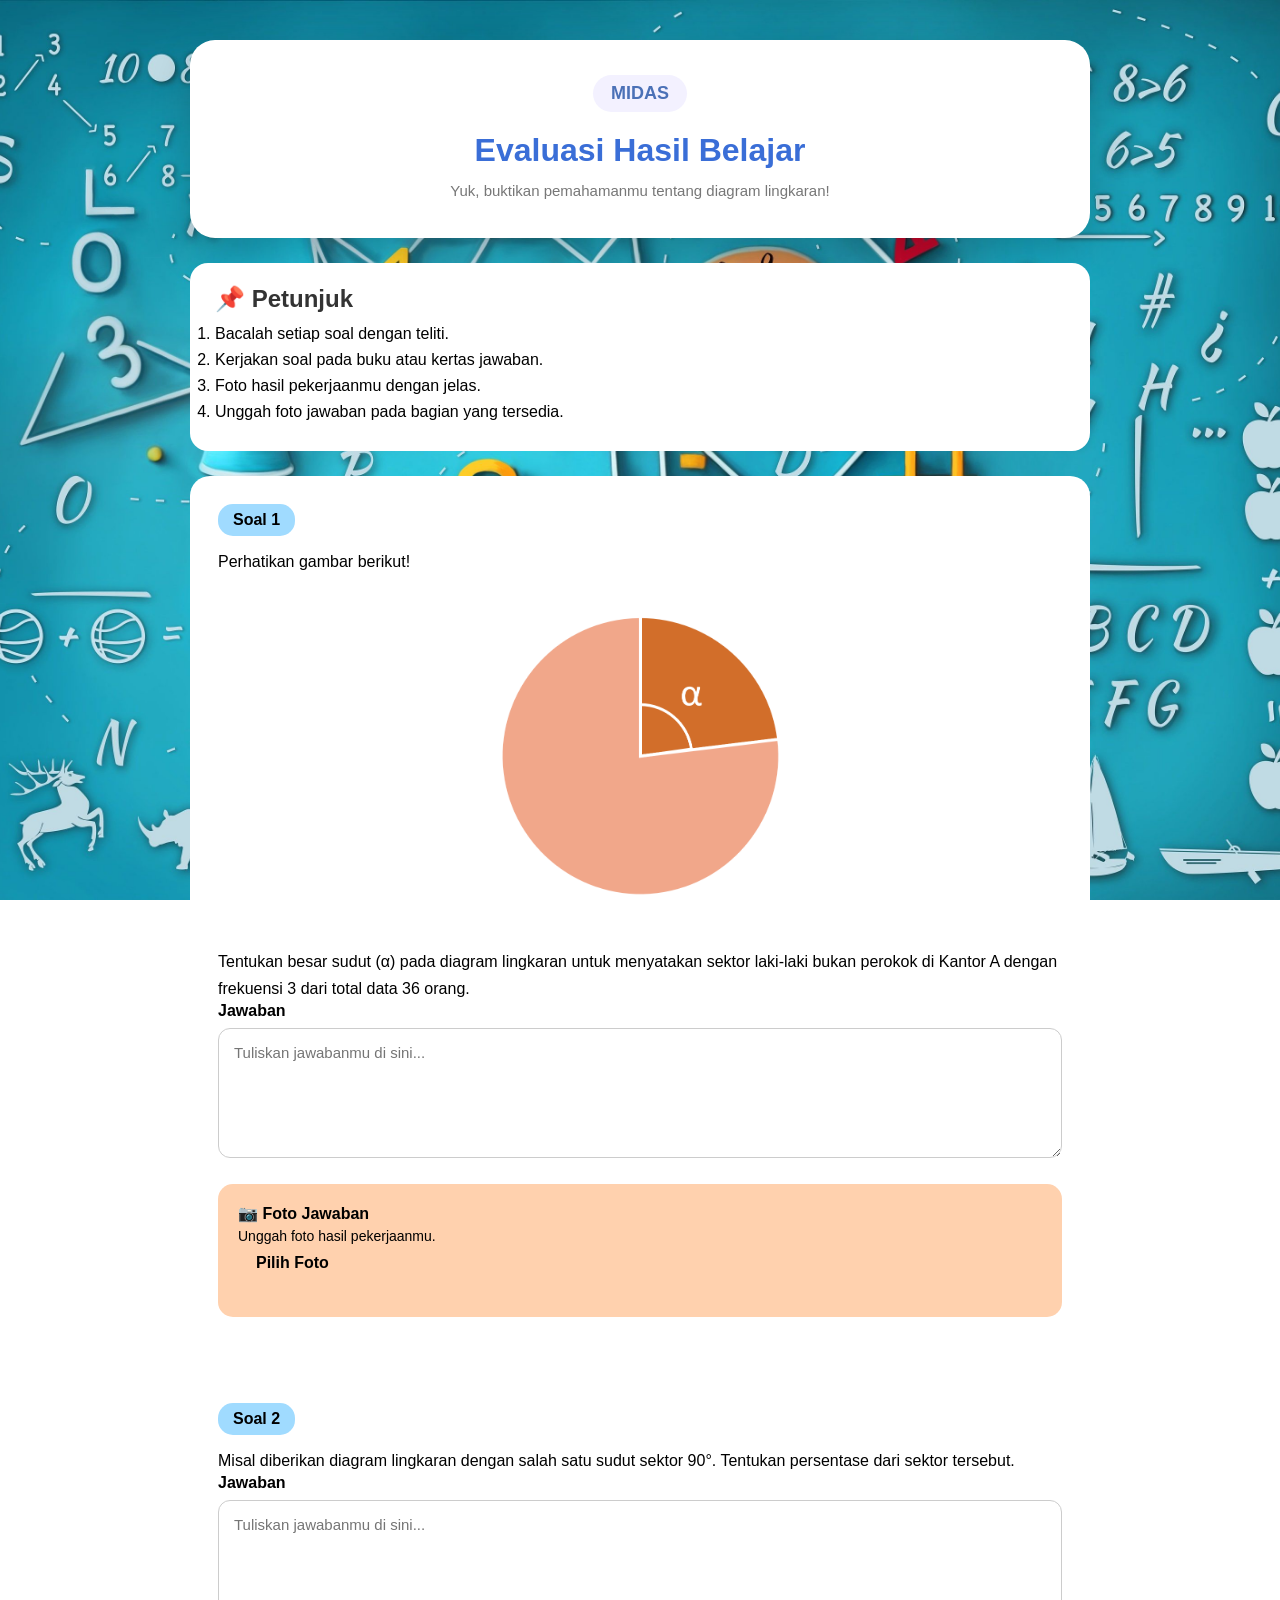
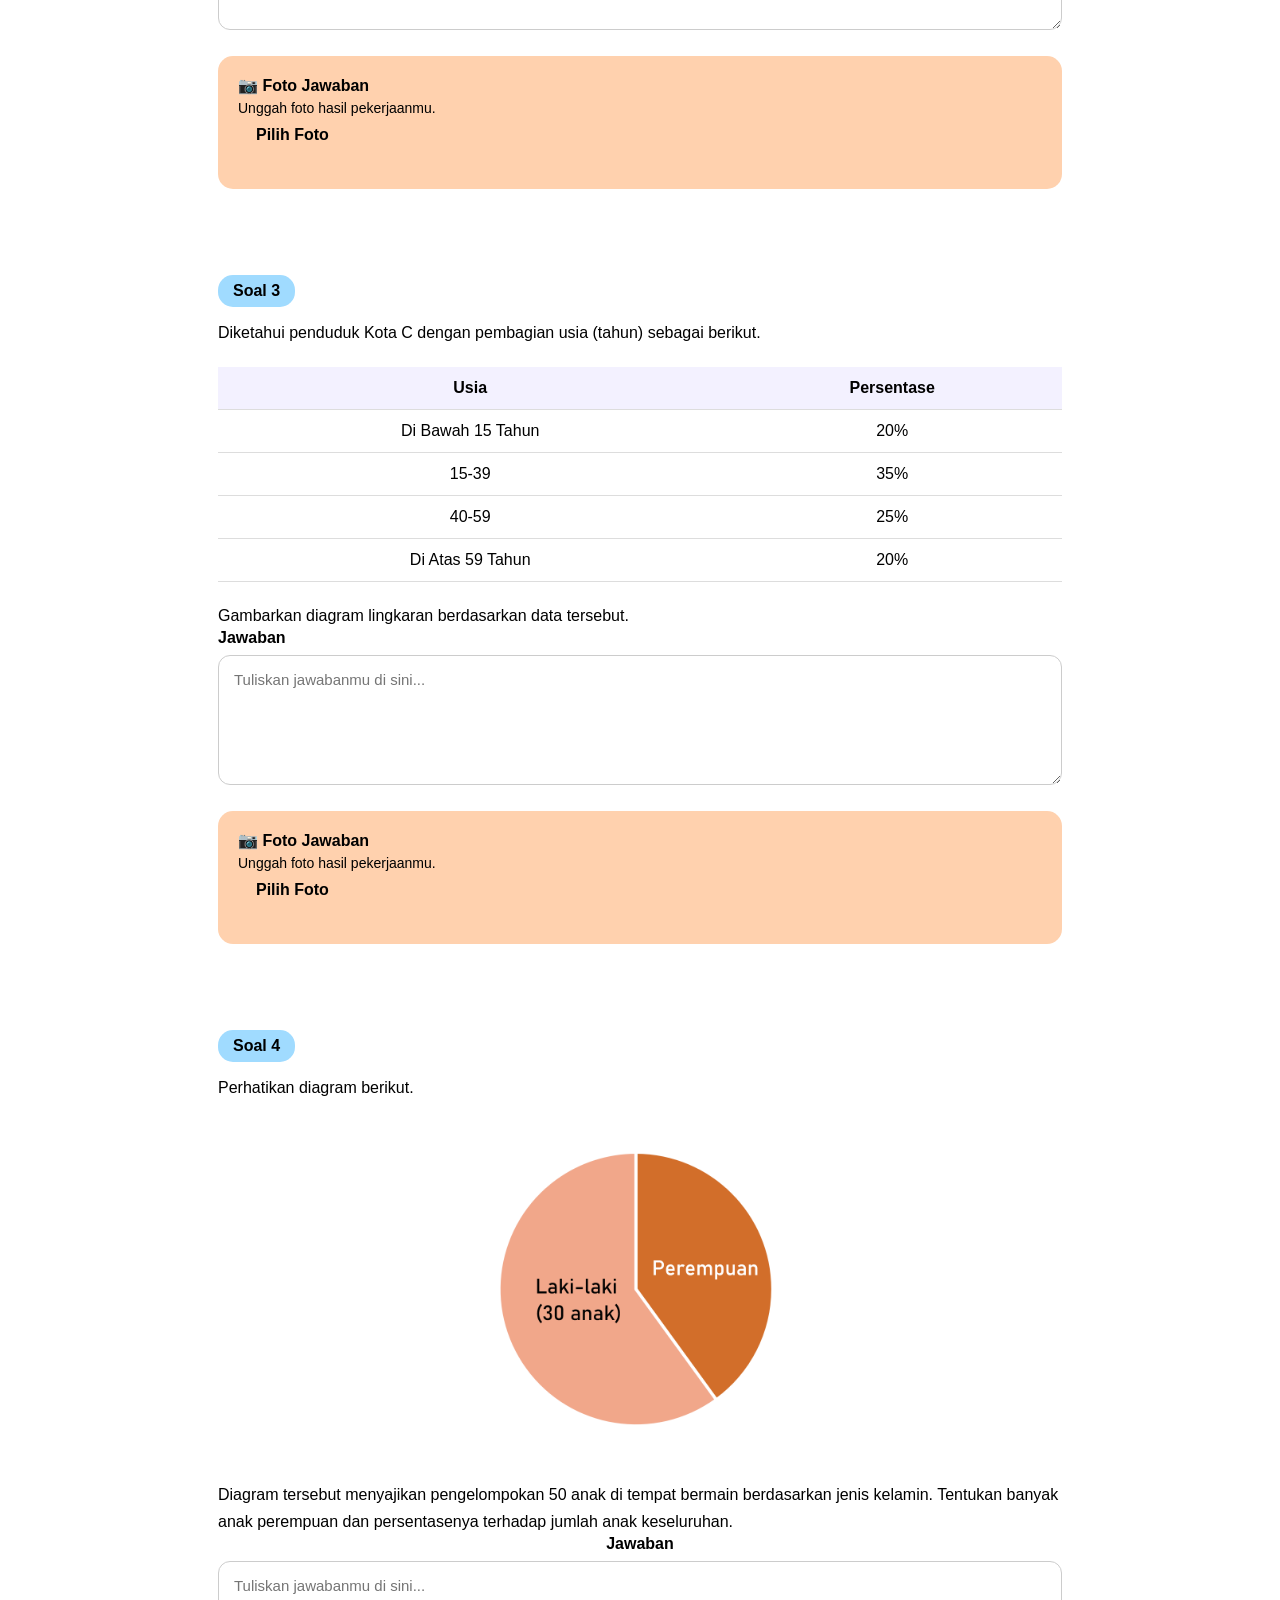
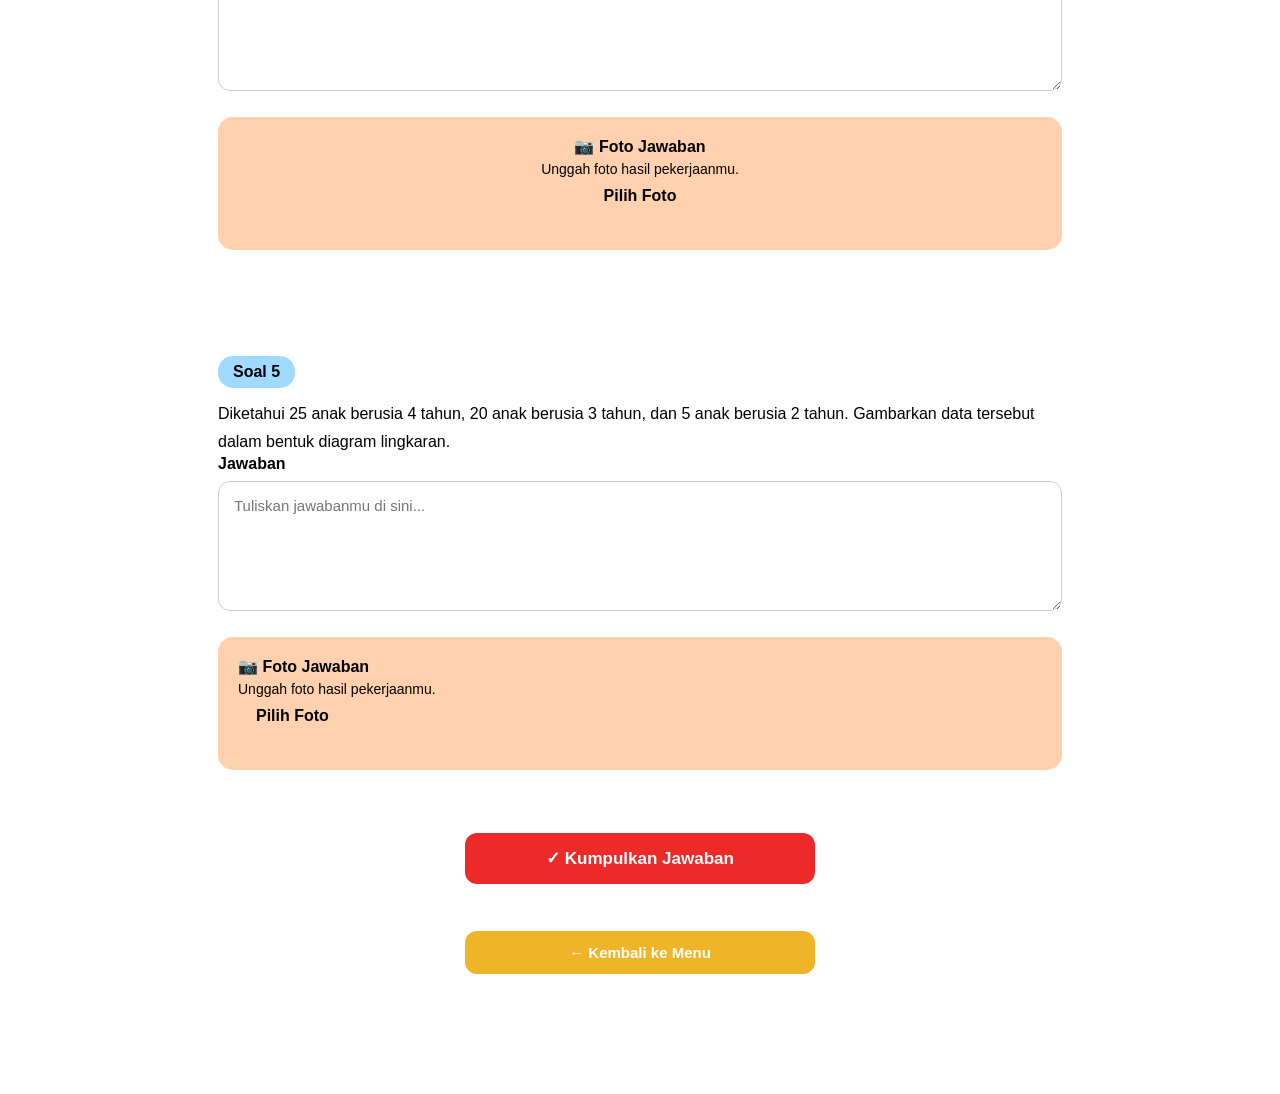
==== evaluasi.html @ e7624900 "2nd 2nd Commit" ====
<!DOCTYPE html>
<html lang="id">
<head>
    <meta charset="UTF-8">
    <meta name="viewport" content="width=device-width, initial-scale=1.0">

    <title>Evaluasi - MIDAS</title>

    <link rel="stylesheet" href="style.css">
</head>

<body>

<div class="evaluasi-container">

    <!-- HEADER -->
    <header class="evaluasi-header">
        <div class="logo-midas">MIDAS</div>

        <h1>Evaluasi Hasil Belajar</h1>

        <p>
            Yuk, buktikan pemahamanmu tentang diagram lingkaran!
        </p>
    </header>


    <!-- PETUNJUK -->
    <section class="petunjuk-card">

        <h2>📌 Petunjuk</h2>

        <ol>
            <li>Bacalah setiap soal dengan teliti.</li>
            <li>Kerjakan soal pada buku atau kertas jawaban.</li>
            <li>Foto hasil pekerjaanmu dengan jelas.</li>
            <li>Unggah foto jawaban pada bagian yang tersedia.</li>
        </ol>

    </section>


    <!-- ================= SOAL 1 ================= -->

    <section class="soal-card">

        <div class="nomor-soal">
            Soal 1
        </div>

        <p class="soal-text">
        Perhatikan gambar berikut!
        </p>


        <!-- GAMBAR SOAL -->
        <div class="gambar-soal">

           <div class="final-chart">
        <img 
            src="soal1.png" 
            alt="Soal Nomor 1"
        >
        </div>

        </div>

        <p class="soal-text">
            Tentukan besar sudut (α) pada diagram lingkaran
            untuk menyatakan sektor laki-laki bukan perokok 
            di Kantor A dengan frekuensi 3 dari total data 36 orang.
        </p>

        <!-- JAWABAN -->
        <label class="label-jawaban">
            Jawaban
        </label>

        <textarea
            class="jawaban"
            placeholder="Tuliskan jawabanmu di sini..."></textarea>


        <!-- UPLOAD -->
        <div class="upload-section">

            <label class="upload-title">
                📷 Foto Jawaban
            </label>

            <p>
                Unggah foto hasil pekerjaanmu.
            </p>

            <label class="upload-button">
                Pilih Foto
                <input
                    type="file"
                    accept="image/*"
                    onchange="previewImage(this, 'preview1')">
            </label>

            <div id="preview1" class="preview-container"></div>

        </div>

    </section>



    <!-- ================= SOAL 2 ================= -->

    <section class="soal-card">

        <div class="nomor-soal">
            Soal 2
        </div>

        <p class="soal-text">
            Misal diberikan diagram lingkaran 
            dengan salah satu sudut sektor 90°. 
            Tentukan persentase dari sektor tersebut.
        </p>

        <label class="label-jawaban">
            Jawaban
        </label>

        <textarea
            class="jawaban"
            placeholder="Tuliskan jawabanmu di sini..."></textarea>


        <div class="upload-section">

            <label class="upload-title">
                📷 Foto Jawaban
            </label>

            <p>
                Unggah foto hasil pekerjaanmu.
            </p>

            <label class="upload-button">
                Pilih Foto
                <input
                    type="file"
                    accept="image/*"
                    onchange="previewImage(this, 'preview2')">
            </label>

            <div id="preview2" class="preview-container"></div>

        </div>

    </section>



    <!-- ================= SOAL 3 ================= -->

    <section class="soal-card">

        <div class="nomor-soal">
            Soal 3
        </div>

        <p class="soal-text">
            Diketahui penduduk Kota C dengan 
            pembagian usia (tahun) sebagai berikut.
        </p>
<table class="data-table">

                    <tr>
                        <th>Usia</th>
                        <th>Persentase</th>
                    </tr>

                    <tr>
                        <td>Di Bawah 15 Tahun</td>
                        <td>20%</td>
                    </tr>

                    <tr>
                        <td>15-39</td>
                        <td>35%</td>
                    </tr>

                    <tr>
                        <td>40-59</td>
                        <td>25%</td>
                    </tr>

                    <tr>
                        <td>Di Atas 59 Tahun</td>
                        <td>20%</td>
                    </tr>
                    
                </table>

        <p class="soal-text">
            Gambarkan diagram lingkaran 
            berdasarkan data tersebut.
        </p>

        <label class="label-jawaban">
            Jawaban
        </label>

        <textarea
            class="jawaban"
            placeholder="Tuliskan jawabanmu di sini..."></textarea>


        <div class="upload-section">

            <label class="upload-title">
                📷 Foto Jawaban
            </label>

            <p>
                Unggah foto hasil pekerjaanmu.
            </p>

            <label class="upload-button">
                Pilih Foto
                <input
                    type="file"
                    accept="image/*"
                    onchange="previewImage(this, 'preview3')">
            </label>

            <div id="preview3" class="preview-container"></div>

        </div>

    </section>



    <!-- ================= SOAL 4 ================= -->

    <section class="soal-card">

        <div class="nomor-soal">
            Soal 4
        </div>

        <p class="soal-text">
            Perhatikan diagram berikut.
        </p>

         <!-- GAMBAR SOAL -->
        <div class="gambar-soal">

           <div class="final-chart">
        <img 
            src="soal4.png" 
            alt="Soal Nomor 4"
        >
        </div>

        <p class="soal-text">
            Diagram tersebut menyajikan 
            pengelompokan 50 anak di tempat 
            bermain berdasarkan jenis kelamin. 
            Tentukan banyak anak perempuan dan 
            persentasenya terhadap jumlah anak 
            keseluruhan.
        </p>

<label class="label-jawaban">
Jawaban
</label>

        <textarea
            class="jawaban"
            placeholder="Tuliskan jawabanmu di sini..."></textarea>


        <div class="upload-section">

            <label class="upload-title">
                📷 Foto Jawaban
            </label>

            <p>
                Unggah foto hasil pekerjaanmu.
            </p>

            <label class="upload-button">
                Pilih Foto
                <input
                    type="file"
                    accept="image/*"
                    onchange="previewImage(this, 'preview4')">
            </label>

            <div id="preview4" class="preview-container"></div>

        </div>

    </section>



    <!-- ================= SOAL 5 ================= -->

    <section class="soal-card">

        <div class="nomor-soal">
            Soal 5
        </div>

        <p class="soal-text">
            Diketahui 25 anak berusia 4 tahun,
             20 anak berusia 3 tahun, dan 5 anak 
             berusia 2 tahun. Gambarkan data tersebut 
             dalam bentuk diagram lingkaran.
        </p>

        <label class="label-jawaban">
            Jawaban
        </label>

        <textarea
            class="jawaban"
            placeholder="Tuliskan jawabanmu di sini..."></textarea>


        <div class="upload-section">

            <label class="upload-title">
                📷 Foto Jawaban
            </label>

            <p>
                Unggah foto hasil pekerjaanmu.
            </p>

            <label class="upload-button">
                Pilih Foto
                <input
                    type="file"
                    accept="image/*"
                    onchange="previewImage(this, 'preview5')">
            </label>

            <div id="preview5" class="preview-container"></div>

        </div>

    </section>


<div class="evaluasi-footer">

    <button
        class="btn-kumpulkan"
        onclick="kumpulkanJawaban()">
        ✓ Kumpulkan Jawaban
    </button>

</div>

    <!-- TOMBOL AKHIR -->

    <div class="evaluasi-footer">

        <button
            class="btn-kembali"
            onclick="location.href='menu.html'">
            ← Kembali ke Menu
        </button>

    </div>

</div>



<!-- JAVASCRIPT -->

<script>

function previewImage(input, previewId) {

    const preview = document.getElementById(previewId);

    preview.innerHTML = "";

    if (input.files && input.files[0]) {

        const reader = new FileReader();

        reader.onload = function(e) {

            const img = document.createElement("img");

            img.src = e.target.result;
            img.className = "uploaded-image";

            preview.appendChild(img);

        };

        reader.readAsDataURL(input.files[0]);

    }

}

function kumpulkanJawaban() {
    const jawaban = document.querySelectorAll(".jawaban");
    const foto = document.querySelectorAll(
        '.upload-section input[type="file"]'
    );

    let belumLengkap = [];

    jawaban.forEach((item, index) => {
        if (!item.value.trim() && !foto[index]?.files.length) {
            belumLengkap.push(index + 1);
        }
    });

    if (belumLengkap.length > 0) {
        alert(
            "Mohon lengkapi jawaban atau foto pada soal: " +
            belumLengkap.join(", ")
        );
        return;
    }

    alert("Jawaban berhasil diperiksa dan siap dikumpulkan!");
}

</script>


</body>
</html>
---- style.css ----
* {
    box-sizing: border-box;
    margin: 0;
    padding: 0;
}

body {
    font-family: Arial, sans-serif;
    min-height: 100vh;

    background-image: url("wallpaper3.jpg");
    background-size: cover;
    background-position: center;
    background-repeat: no-repeat;
    background-attachment: fixed;

    display: flex;
    justify-content: center;
    align-items: center;
}

.container {
    width: 100%;
    max-width: 500px;
    padding: 20px;
}

.card {
    background: white;
    padding: 40px;
    border-radius: 25px;
    text-align: center;

    box-shadow: 0 15px 40px rgba(0, 0, 0, 0.2);
}

.logo {
    font-size: 60px;
    margin-bottom: 10px;
}

h1 {
    font-size: 42px;
    color: #3a6ed7;
    margin-bottom: 8px;
}

.tagline {
    color: #777;
    margin-bottom: 30px;
    font-size: 15px;
}

h2 {
    color: #333;
    margin-bottom: 12px;
}

.description {
    color: #666;
    line-height: 1.6;
    margin-bottom: 25px;
}

input {
    width: 100%;
    padding: 14px;
    margin-bottom: 15px;

    border: 2px solid #e0e0e0;
    border-radius: 12px;

    font-size: 16px;
}

input:focus {
    outline: none;
    border-color: #66a1ea;
}

button {
    width: 100%;
    padding: 15px;

    border: none;
    border-radius: 12px;

    background: #3aa8d7;
    color: white;

    font-size: 17px;
    font-weight: bold;

    cursor: pointer;
}

button:hover {
    background: #3aa8db;
}

.menu {
    display: flex;
    flex-direction: column;
    gap: 18px;
    margin-top: 25px;
}

.menu button {
    padding: 18px;
    font-size: 17px;
}

.materi-card {
    width: 100%;
    max-width: 700px;
    background: #ffffff;
    padding: 40px;
    border-radius: 25px;
    text-align: center;
    box-shadow: 0 15px 40px rgba(0, 0, 0, 0.2);
}

.materi-content {
    text-align: left;
    margin: 30px 0;
}

.materi-content h2 {
    color: #4b71b7;
    margin-top: 25px;
    margin-bottom: 12px;
}

.materi-content p {
    color: #555;
    line-height: 1.7;
}

.contoh {
    background: #f3f1ff;
    padding: 20px;
    border-radius: 15px;
    margin: 20px 0;
}

.contoh h3 {
    color: #5b4bb7;
    margin-bottom: 10px;
}

.data {
    font-weight: bold;
    text-align: center;
    font-size: 18px;
    margin-top: 15px;
}

.materi-content ul {
    padding-left: 25px;
    line-height: 2;
    color: #555;
}

.secondary {
    margin-top: 12px;
    background: #e9e9e9;
    color: #555;
}

.secondary:hover {
    background: #d5d5d5;
}

.progress-container {
    margin: 20px 0 30px;
}

.progress-text {
    font-size: 14px;
    color: #666;
    margin-bottom: 8px;
}

.progress-bar {
    width: 100%;
    height: 10px;
    background: #e5e5e5;
    border-radius: 10px;
    overflow: hidden;
}

.progress {
    width: 20%;
    height: 100%;
    background: #5b4bb7;
    border-radius: 10px;
    transition: width 0.4s ease;
}

.lesson-step {
    display: none;
}

.lesson-step.active {
    display: block;
}

.visual-circle {
    font-size: 90px;
    margin: 25px 0;
}

.info-box {
    background: #f3f1ff;
    padding: 18px;
    border-radius: 15px;
    margin: 20px 0;
    line-height: 1.6;
}

.data-table {
    width: 100%;
    border-collapse: collapse;
    margin: 20px 0;
}

.data-table th,
.data-table td {
    padding: 12px;
    border-bottom: 1px solid #ddd;
    text-align: center;
}

.data-table th {
    background: #f3f1ff;
}

.question-box {
    background: #fafafa;
    padding: 20px;
    border-radius: 15px;
    margin: 20px 0;
}

.question-box input {
    margin-top: 15px;
}

.question-box button {
    margin-top: 5px;
}

.hint-button {
    background: #f0b429;
    margin-top: 5px;
}

.hint-button:hover {
    background: #d99d18;
}

.hint {
    display: none;
    background: #fff8df;
    padding: 15px;
    border-radius: 12px;
    margin-top: 10px;
    line-height: 1.6;
}

.result-list {
    text-align: left;
    background: #f3f1ff;
    padding: 20px;
    border-radius: 15px;
    margin: 20px 0;
}

.result-list p {
    margin-bottom: 10px;
}

.reflection-box {
    text-align: left;
    margin: 25px 0;
}

.reflection-box textarea {
    width: 100%;
    min-height: 120px;
    margin-top: 15px;
    padding: 15px;
    border: 2px solid #e0e0e0;
    border-radius: 12px;
    font-family: Arial, sans-serif;
    font-size: 15px;
    resize: vertical;
}

.reflection-box textarea:focus {
    outline: none;
    border-color: #667eea;
}

.maker-card {
    max-width: 850px;
}

.maker-table,
.result-table {
    width: 100%;
    border-collapse: collapse;
    margin: 20px 0;
}

.maker-table th,
.maker-table td,
.result-table th,
.result-table td {
    padding: 10px;
    border-bottom: 1px solid #ddd;
    text-align: center;
}

.maker-table th,
.result-table th {
    background: #f3f1ff;
}

.maker-table input {
    margin: 0;
}

.delete-btn {
    width: auto;
    padding: 8px 13px;
    background: #ef4444;
}

.delete-btn:hover {
    background: #dc2626;
}

.add-btn {
    margin-bottom: 20px;
    background: #10b981;
}

.add-btn:hover {
    background: #059669;
}

.total-box {
    background: #f3f1ff;
    padding: 15px;
    border-radius: 12px;
    margin: 20px 0;
    font-size: 18px;
}

.chart-area {
    display: flex;
    justify-content: center;
    align-items: center;
    margin: 25px 0;
}

#pieChart {
    max-width: 100%;
    height: auto;
}

.expert-box {
    margin: 25px 0;
    padding: 20px 22px;
    background: #f0ebce;
    border-left: 5px solid #ffd000c2;
    border-radius: 14px;
    text-align: left;
}

.expert-box h3 {
    margin-top: 0;
    margin-bottom: 12px;
    color: #2189b6;
    font-size: 18px;
}

.expert-box p {
    margin: 0;
    line-height: 1.7;
    color: #000000;
    font-size: 15px;
}

.expert-box strong {
    color: #2175b6;
}

.visual-circle {
    width: 260px;
    height: 260px;
    margin: 25px auto;
    display: flex;
    justify-content: center;
    align-items: center;
}

.visual-circle img {
    width: 100%;
    height: 100%;
    object-fit: contain;
    border-radius: 12px;
}

.formula {
    display: flex;
    justify-content: center;
    align-items: center;
    gap: 10px;
    margin: 20px 0;
    font-size: 20px;
    font-weight: bold;
}

.fraction {
    display: inline-flex;
    flex-direction: column;
    align-items: center;
    line-height: 1.3;
}

.numerator {
    padding: 3px 12px;
    border-bottom: 2px solid #333;
}

.denominator {
    padding: 3px 12px;
}

.calculation {
    display: flex;
    align-items: center;
    justify-content: center;
    gap: 12px;
    flex-wrap: wrap;
    font-size: 18px;
    font-weight: bold;
}

.fraction {
    display: inline-flex;
    flex-direction: column;
    align-items: stretch;
    text-align: center;
    min-width: 150px;
}

.numerator {
    padding: 5px 10px;
    border-bottom: 2px solid #333;
    white-space: nowrap;
}

.denominator {
    padding: 5px 10px;
}

.numerator input,
.denominator input {
    width: 55px;
    padding: 7px;
    margin: 0;
    text-align: center;
    border: 2px solid #c4b5fd;
    border-radius: 7px;
}

.calculation > input {
    width: 65px;
    padding: 8px;
    margin: 0;
    text-align: center;
    border: 2px solid #c4b5fd;
    border-radius: 7px;
}

.calculation > span {
    white-space: nowrap;
}

.feedback {
    margin-top: 10px;
    font-weight: bold;
}

.feedback-benar {
    color: #16a34a;
}

.feedback-salah {
    color: #dc2626;
}

.final-chart {
    display: flex;
    justify-content: center;
    align-items: center;
    margin: 25px auto;
    padding: 15px;
}

.final-chart img {
    width: 320px;
    max-width: 100%;
    height: auto;
    object-fit: contain;
    border-radius: 15px;
}

.completion-box {
    margin: 25px 0;
    padding: 25px;
    background: #f5f3ff;
    border-radius: 16px;
    text-align: center;
}

.completion-icon {
    font-size: 45px;
    margin-bottom: 10px;
}

.completion-box h3 {
    margin: 5px 0 12px;
    color: #5b21b6;
    font-size: 24px;
}

.completion-box p {
    line-height: 1.7;
    margin: 8px 0;
}

.emoji-data {
    max-width: 500px;
    margin: 25px auto;
    padding: 25px;
    background: #f5f3ff;
    border-radius: 16px;
    font-size: 32px;
    line-height: 2;
    letter-spacing: 8px;
    text-align: center;
}

.frequency-table {
    width: 100%;
    max-width: 500px;
    margin: 20px auto;
    border-collapse: collapse;
}

.frequency-table th,
.frequency-table td {
    padding: 12px;
    border: 1px solid #ddd;
    text-align: center;
}

.frequency-table th {
    background: #f3f1ff;
}

.frequency-table input {
    width: 80px;
    padding: 9px;
    margin: 0;
    text-align: center;
    border: 2px solid #c4b5fd;
    border-radius: 8px;
    font-size: 16px;
}

.frequency-table input:focus {
    outline: none;
    border-color: #7c3aed;
}

.feedback-box {
    max-width: 500px;
    margin: 15px auto;
    padding: 12px 15px;
    border-radius: 10px;
    font-weight: bold;
    line-height: 1.6;
}

.feedback-benar {
    background: #dcfce7;
    color: #166534;
}

.feedback-salah {
    background: #fee2e2;
    color: #991b1b;
}

.info-menu-btn {
    position: fixed;
    top: 20px;
    right: 20px;

    width: 48px;
    height: 48px;

    padding: 0;

    border: none;
    border-radius: 12px;

    background: white;
    color: #4b71b7;

    font-size: 25px;

    box-shadow: 0 5px 18px rgba(0, 0, 0, 0.18);

    cursor: pointer;

    z-index: 1000;
}

.info-menu-btn:hover {
    background: #f3f1ff;
}


/* PANEL INFORMASI */

.info-panel {
    position: fixed;

    top: 0;
    right: -380px;

    width: 360px;
    max-width: 90%;

    height: 100vh;

    background: white;

    box-shadow: -5px 0 25px rgba(0, 0, 0, 0.2);

    z-index: 1100;

    transition: right 0.3s ease;

    overflow-y: auto;
}


/* PANEL DIBUKA */

.info-panel.show {
    right: 0;
}


/* HEADER PANEL */

.info-panel-header {
    display: flex;
    align-items: center;
    justify-content: space-between;

    padding: 20px;

    background: #f3f1ff;

    border-bottom: 1px solid #ddd;
}

.info-panel-header h2 {
    margin: 0;

    color: #4b71b7;

    font-size: 20px;
}


/* TOMBOL X */

.close-info-btn {
    width: 38px;
    height: 38px;

    padding: 0;

    border: none;
    border-radius: 10px;

    background: #e9e9e9;

    color: #555;

    font-size: 25px;

    cursor: pointer;
}

.close-info-btn:hover {
    background: #d5d5d5;
}


/* ISI PANEL */

.info-panel-content {
    padding: 20px;
}


/* SETIAP BAGIAN */

.info-section {
    margin-bottom: 22px;
    padding-bottom: 18px;

    border-bottom: 1px solid #eee;
}

.info-section:last-child {
    border-bottom: none;
}


.info-section h3 {
    margin-bottom: 10px;

    color: #4b71b7;

    font-size: 17px;
}


.info-section p {
    margin: 0;

    color: #555;

    line-height: 1.7;

    font-size: 14px;
}

/* ==============================
   EVALUASI MIDAS
================================ */

.evaluasi-container {
    width: 90%;
    max-width: 900px;
    margin: 40px auto;
    padding-bottom: 50px;
}


/* HEADER */

.evaluasi-header {
    text-align: center;
    margin-bottom: 30px;
}

.logo-midas {
    display: inline-block;
    font-size: 18px;
    font-weight: bold;
    padding: 8px 18px;
    border-radius: 20px;
    margin-bottom: 15px;
}

.evaluasi-header h1 {
    margin: 5px 0;
    font-size: 32px;
}

.evaluasi-header p {
    margin-top: 10px;
}


/* PETUNJUK */

.petunjuk-card {
    padding: 22px 25px;
    border-radius: 18px;
    margin-bottom: 25px;
}

.petunjuk-card h2 {
    margin-top: 0;
}

.petunjuk-card li {
    margin-bottom: 8px;
}


/* KARTU SOAL */

.soal-card {
    padding: 28px;
    border-radius: 20px;
    margin-bottom: 30px;
}

.nomor-soal {
    display: inline-block;
    padding: 7px 15px;
    border-radius: 15px;
    font-weight: bold;
    margin-bottom: 12px;
}

.soal-card h2 {
    margin: 8px 0;
    font-size: 21px;
}

.soal-text {
    line-height: 1.7;
}


/* GAMBAR */

.gambar-soal {
    margin: 20px 0;
    text-align: center;
}

.gambar-placeholder {
    min-height: 200px;
    border: 2px dashed #aaa;
    border-radius: 15px;

    display: flex;
    flex-direction: column;
    justify-content: center;
    align-items: center;

    padding: 20px;
}

.gambar-placeholder span {
    font-size: 45px;
}

.gambar-placeholder p {
    margin: 8px 0;
}

.gambar-soal img {
    max-width: 100%;
    max-height: 400px;
    border-radius: 15px;
}


/* JAWABAN */

.label-jawaban {
    display: block;
    font-weight: bold;
    margin-bottom: 8px;
}

.jawaban {
    width: 100%;
    min-height: 130px;

    box-sizing: border-box;

    padding: 15px;

    border-radius: 12px;
    border: 1px solid #ccc;

    resize: vertical;

    font-family: inherit;
    font-size: 15px;
}


/* UPLOAD */

.upload-section {
    margin-top: 22px;
    padding: 20px;

    border-radius: 15px;
}

.upload-title {
    display: block;
    font-weight: bold;
    margin-bottom: 5px;
}

.upload-section p {
    font-size: 14px;
    margin-top: 5px;
}


/* BUTTON UPLOAD */

.upload-button {
    display: inline-block;

    padding: 10px 18px;

    border-radius: 10px;

    cursor: pointer;

    font-weight: bold;
}

.upload-button input {
    display: none;
}


/* PREVIEW */

.preview-container {
    margin-top: 15px;
}

.uploaded-image {
    display: block;

    max-width: 100%;
    max-height: 350px;

    margin-top: 10px;

    border-radius: 12px;
}


/* FOOTER */

.evaluasi-footer {
    text-align: center;
    margin-top: 35px;
}

.btn-kembali {
    border: none;
    padding: 13px 25px;
    border-radius: 12px;
    cursor: pointer;
    font-size: 15px;
    font-weight: bold;

    background: #f0b429;
    color: #ffffff;
    transition: 0.3s ease;
}

.btn-kembali:hover {
    background: #d99d18;
}


/* RESPONSIVE */

@media (max-width: 600px) {

    .evaluasi-container {
        width: 94%;
        margin-top: 25px;
    }

    .evaluasi-header h1 {
        font-size: 26px;
    }

    .soal-card {
        padding: 20px;
    }

}

/* CARD EVALUASI */
.petunjuk-card,
.soal-card { 
    background-color: #ffffff;
}

/* AREA UPLOAD */
.upload-section {
    background-color: #ffd1ae;
}

/* NOMOR SOAL */
.nomor-soal {
    background-color: #a0dbff;
}


/* HEADER EVALUASI */
.evaluasi-header {
    background: #ffffff;
    padding: 35px 25px;
    border-radius: 25px;
    text-align: center;
    margin-bottom: 25px;
    box-shadow: 0 15px 40px rgba(0, 0, 0, 0.2);
}

/* LOGO MIDAS */
.logo-midas {
    display: inline-block;
    background: #f3f1ff;
    color: #4b71b7;
    font-size: 18px;
    font-weight: bold;
    padding: 8px 18px;
    border-radius: 20px;
    margin-bottom: 15px;
}

/* JUDUL HEADER */
.evaluasi-header h1 {
    color: #3a6ed7;
    font-size: 32px;
    margin: 5px 0;
}

/* DESKRIPSI HEADER */
.evaluasi-header p {
    color: #777;
    font-size: 15px;
    line-height: 1.6;
    margin-top: 10px;
}


/* TOMBOL KUMPULKAN JAWABAN */
.btn-kumpulkan {
    width: 100%;
    max-width: 350px;
    padding: 15px 25px;
    margin-bottom: 12px;

    background: #ec2a2a;
    color: white;

    border: none;
    border-radius: 12px;

    font-size: 17px;
    font-weight: bold;

    cursor: pointer;
    transition: 0.3s ease;
}

.btn-kumpulkan:hover {
    background: #d7ba3a;
    transform: translateY(-2px);
    box-shadow: 0 5px 15px rgba(58, 110, 215, 0.25);
}

/* FOOTER */
.evaluasi-footer {
    display: flex;
    flex-direction: column;
    align-items: center;
    margin-top: 35px;
    margin-bottom: 30px;
}

.evaluasi-footer .btn-kembali {
    width: 100%;
    max-width: 350px;
}

.gambar-soal {
    text-align: center;
}

.gambar-soal img {
    display: block;
    margin: 0 auto;
}

.soal-text {
    text-align: left;
}
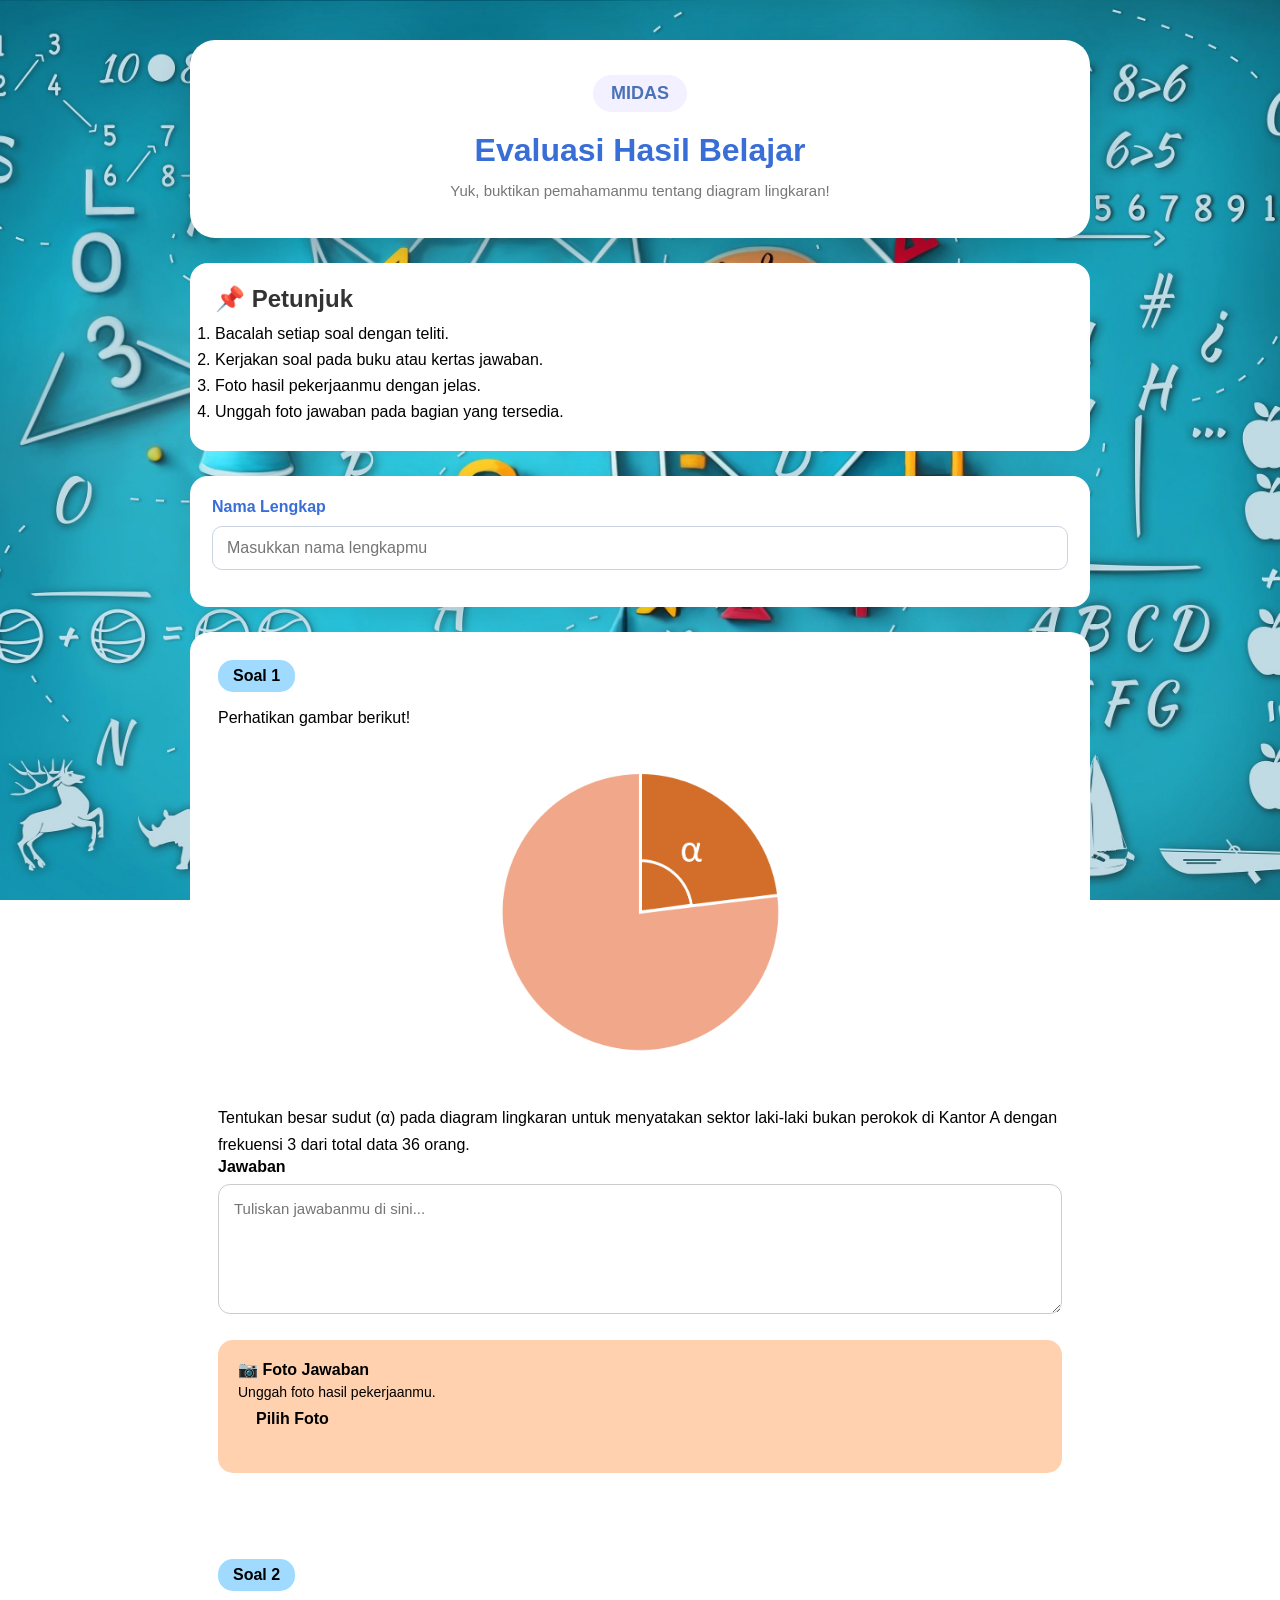
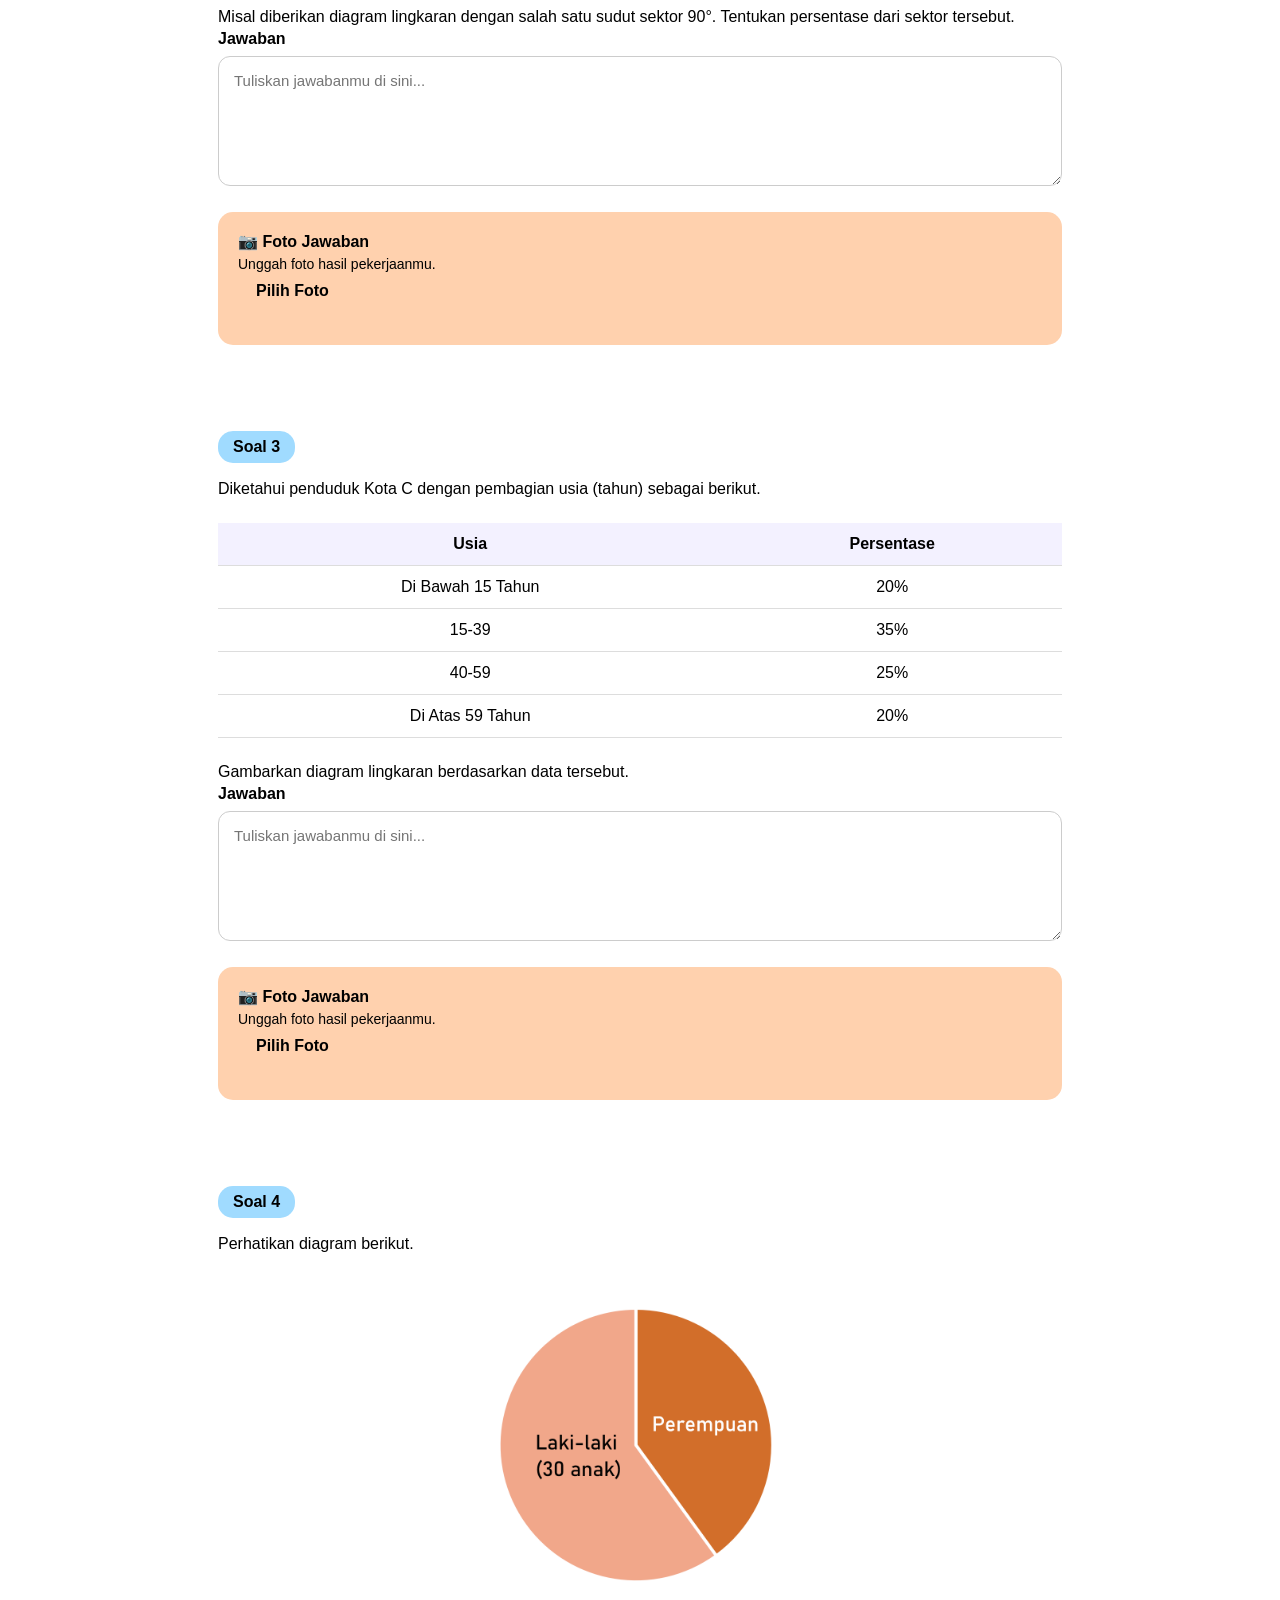
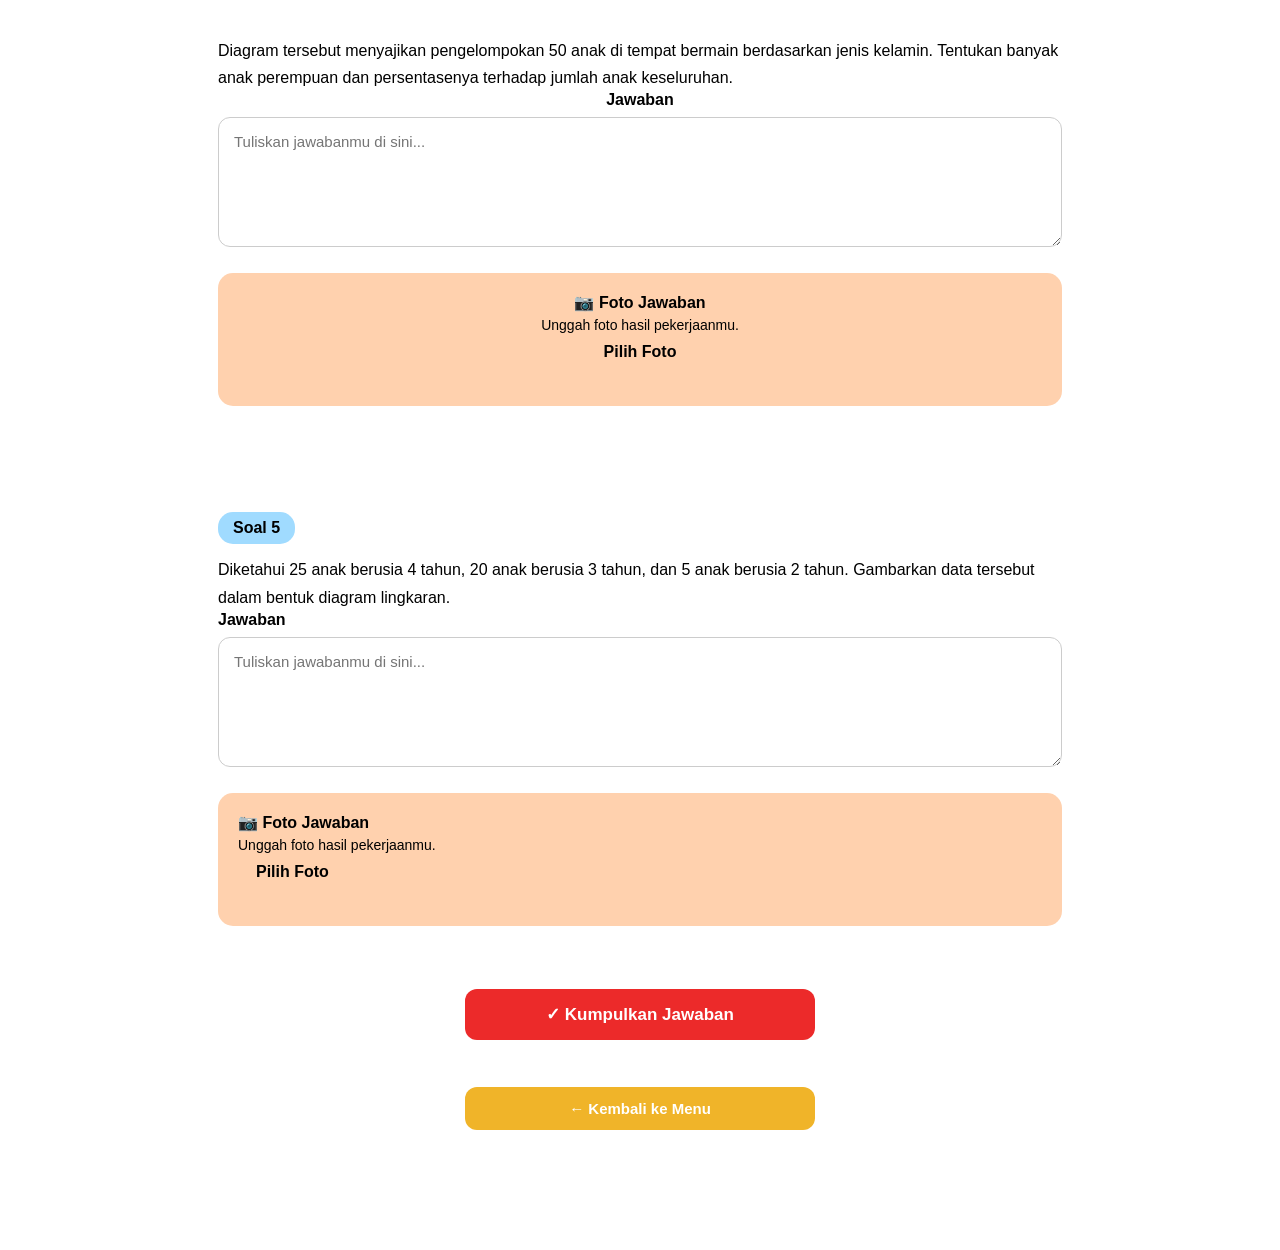
==== commit 503900b1: "Eval 3rd commit Evaluasi" ====
--- a/evaluasi.html
+++ b/evaluasi.html
@@ -40,6 +40,17 @@
     </section>
 
 
+<!-- NAMA SISWA -->
+<section class="nama-siswa-section">
+    <label for="namaSiswa">Nama Lengkap</label>
+    <input
+        type="text"
+        id="namaSiswa"
+        placeholder="Masukkan nama lengkapmu"
+        required
+    >
+</section>
+
     <!-- ================= SOAL 1 ================= -->
 
     <section class="soal-card">
@@ -410,29 +421,105 @@
 
 }
 
-function kumpulkanJawaban() {
+
+async function kumpulkanJawaban() {
+    const nama = document.getElementById("namaSiswa").value.trim();
     const jawaban = document.querySelectorAll(".jawaban");
     const foto = document.querySelectorAll(
         '.upload-section input[type="file"]'
     );
 
+    if (!nama) {
+        alert("Mohon isi nama lengkap terlebih dahulu.");
+        document.getElementById("namaSiswa").focus();
+        return;
+    }
+
     let belumLengkap = [];
 
     jawaban.forEach((item, index) => {
-        if (!item.value.trim() && !foto[index]?.files.length) {
+        if (!item.value.trim() && !foto[index].files.length) {
             belumLengkap.push(index + 1);
         }
     });
 
     if (belumLengkap.length > 0) {
         alert(
-            "Mohon lengkapi jawaban atau foto pada soal: " +
+            "Mohon isi jawaban atau unggah foto pada soal: " +
             belumLengkap.join(", ")
         );
         return;
     }
 
-    alert("Jawaban berhasil diperiksa dan siap dikumpulkan!");
+    // Batasi ukuran foto maksimal 1 MB per soal
+    for (let i = 0; i < foto.length; i++) {
+        if (foto[i].files[0] && foto[i].files[0].size > 1024 * 1024) {
+            alert("Foto soal " + (i + 1) +
+                  " terlalu besar. Maksimal ukuran foto adalah 1 MB.");
+            return;
+        }
+    }
+
+    // Mengubah foto menjadi data yang dapat dikirim
+    function bacaFoto(file) {
+        return new Promise((resolve, reject) => {
+            if (!file) {
+                resolve("");
+                return;
+            }
+
+            const reader = new FileReader();
+            reader.onload = () => resolve(reader.result);
+            reader.onerror = () => reject(
+                new Error("Foto gagal dibaca.")
+            );
+            reader.readAsDataURL(file);
+        });
+    }
+
+    const tombol = document.querySelector(".btn-kumpulkan");
+    tombol.disabled = true;
+    tombol.textContent = "Mengirim Jawaban...";
+
+    try {
+        const data = {
+            nama: nama,
+            jawaban1: jawaban[0].value.trim(),
+            foto1: await bacaFoto(foto[0].files[0]),
+            jawaban2: jawaban[1].value.trim(),
+            foto2: await bacaFoto(foto[1].files[0]),
+            jawaban3: jawaban[2].value.trim(),
+            foto3: await bacaFoto(foto[2].files[0]),
+            jawaban4: jawaban[3].value.trim(),
+            foto4: await bacaFoto(foto[3].files[0]),
+            jawaban5: jawaban[4].value.trim(),
+            foto5: await bacaFoto(foto[4].files[0])
+        };
+
+        await fetch(
+            "https://script.google.com/macros/s/AKfycbwIWxPLzcYZcB3d1BPlpd94sWQ-BrV2jedBR4XfnjlqQI0jegrZoCR3tLK9pooRM8L_cw/exec",
+            {
+                method: "POST",
+                mode: "no-cors",
+                headers: {
+                    "Content-Type": "text/plain;charset=utf-8"
+                },
+                body: JSON.stringify(data)
+            }
+        );
+
+        alert(
+            "Permintaan pengumpulan telah dikirim. " +
+            "Silakan periksa Google Sheets untuk memastikan jawaban sudah tersimpan."
+        );
+
+    } catch (error) {
+        alert("Pengiriman gagal. Periksa koneksi internet dan coba lagi.");
+        console.error(error);
+    } finally {
+        tombol.disabled = false;
+        tombol.textContent = "✓ Kumpulkan Jawaban";
+    }
 }
 
 </script>
--- a/style.css
+++ b/style.css
@@ -1108,3 +1108,28 @@
 .soal-text {
     text-align: left;
 }
+
+
+.nama-siswa-section {
+    background: #ffffff;
+    padding: 22px;
+    border-radius: 18px;
+    margin-bottom: 25px;
+    box-shadow: 0 8px 25px rgba(0, 0, 0, 0.08);
+}
+
+.nama-siswa-section label {
+    display: block;
+    font-weight: bold;
+    color: #3a6ed7;
+    margin-bottom: 10px;
+}
+
+.nama-siswa-section input {
+    width: 100%;
+    box-sizing: border-box;
+    padding: 12px 14px;
+    border: 1px solid #cbd5e1;
+    border-radius: 10px;
+    font-size: 16px;
+}
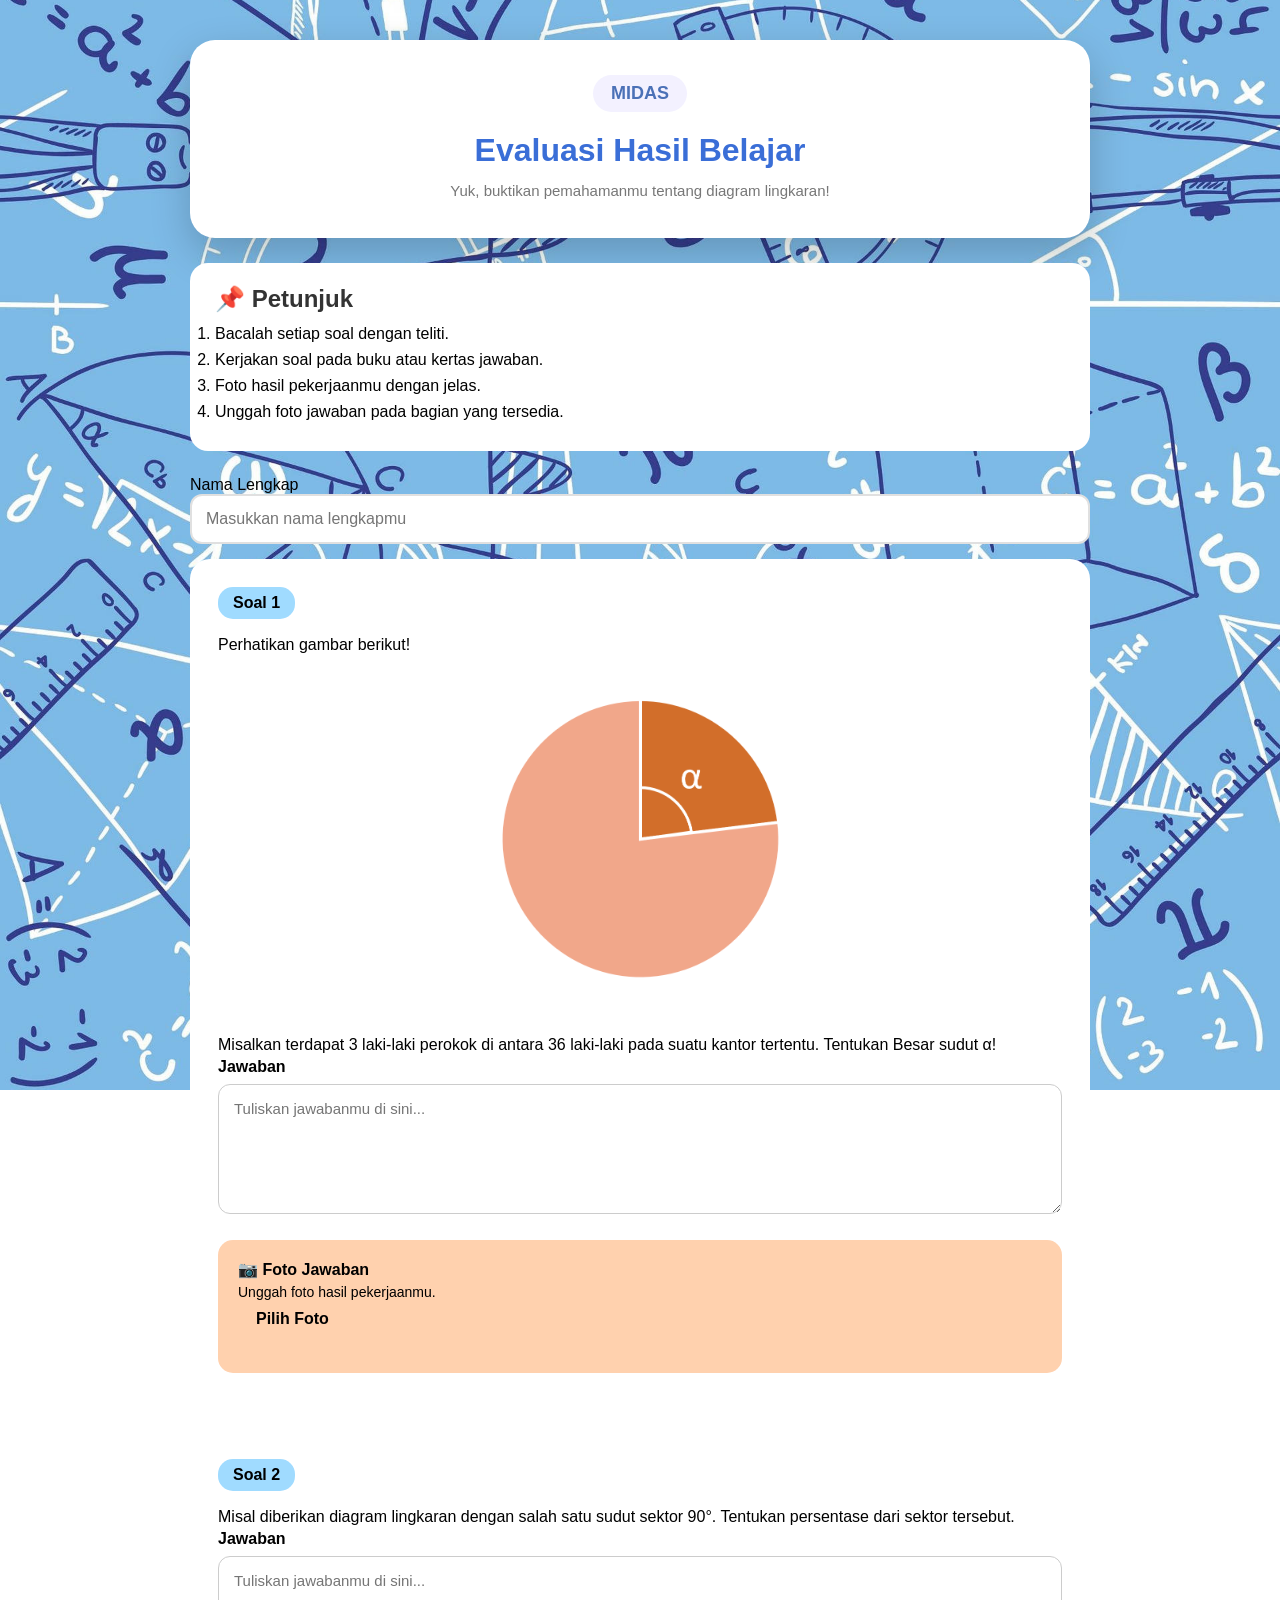
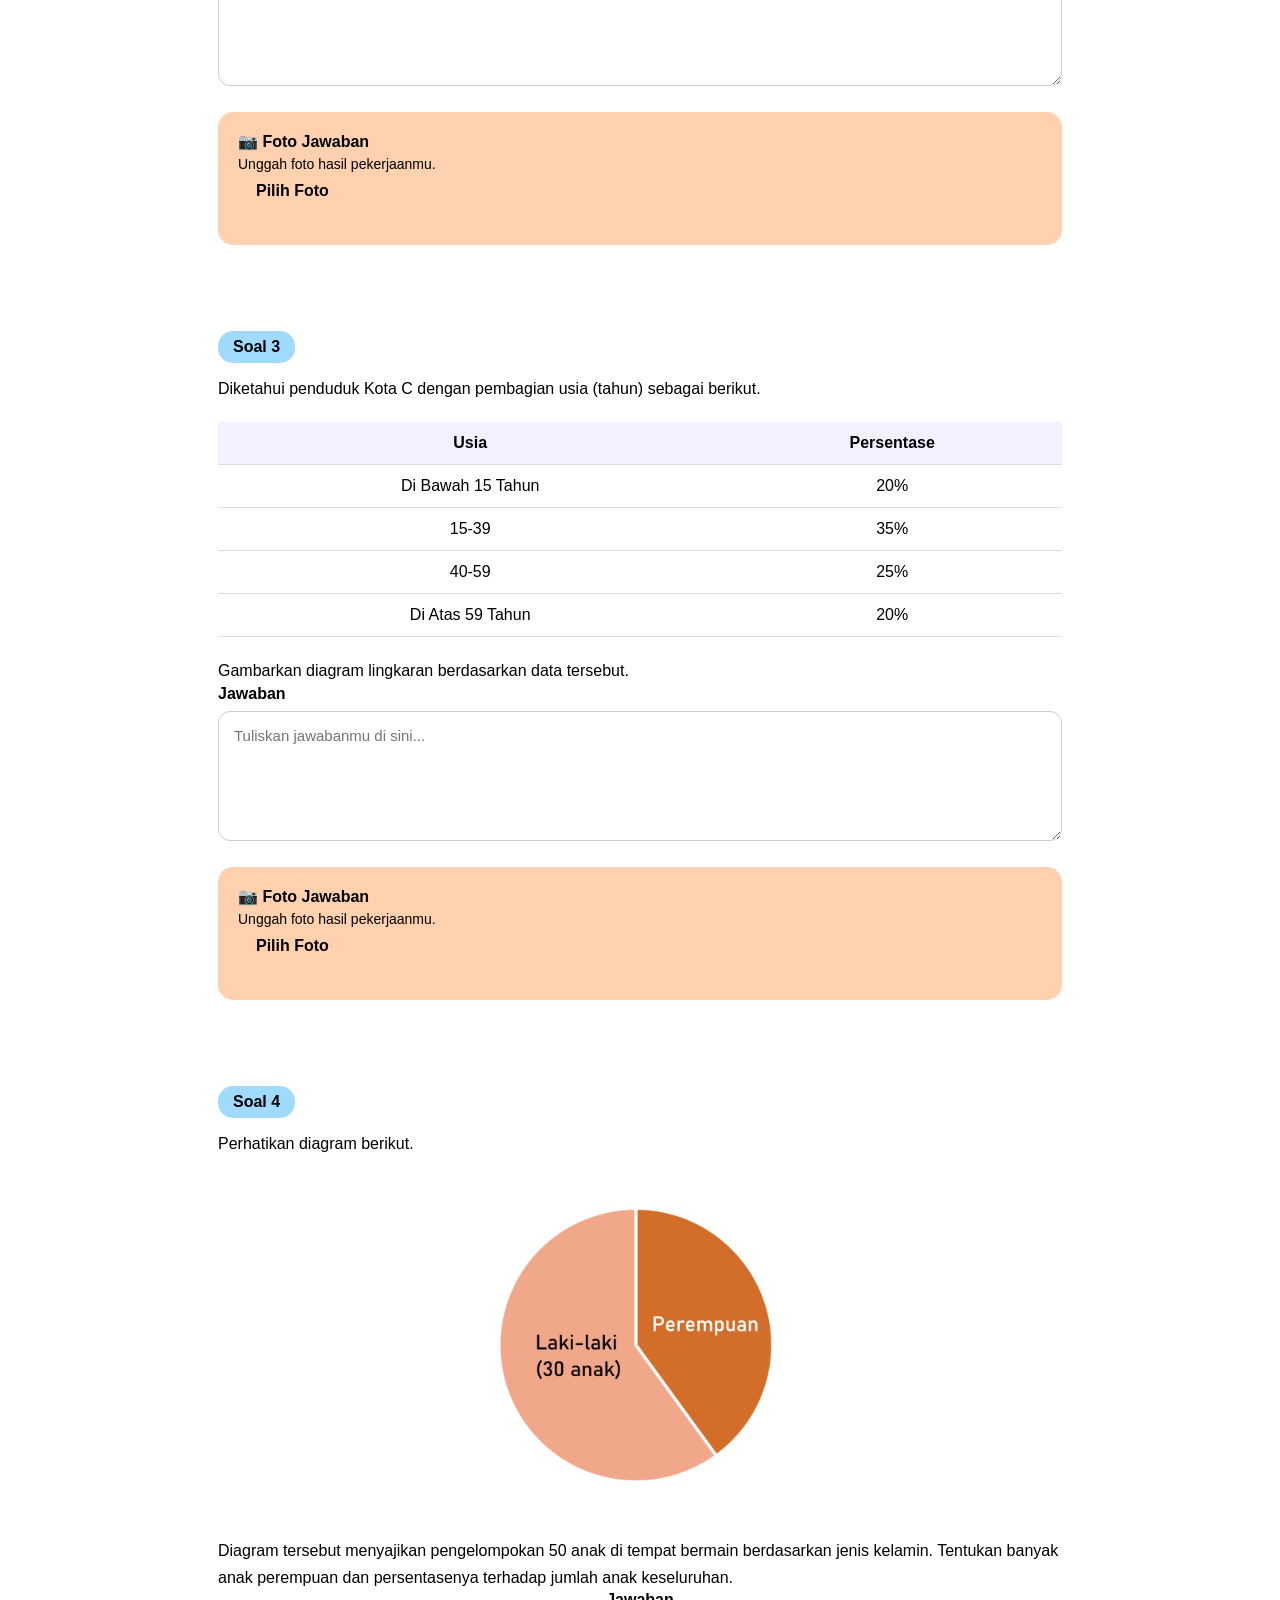
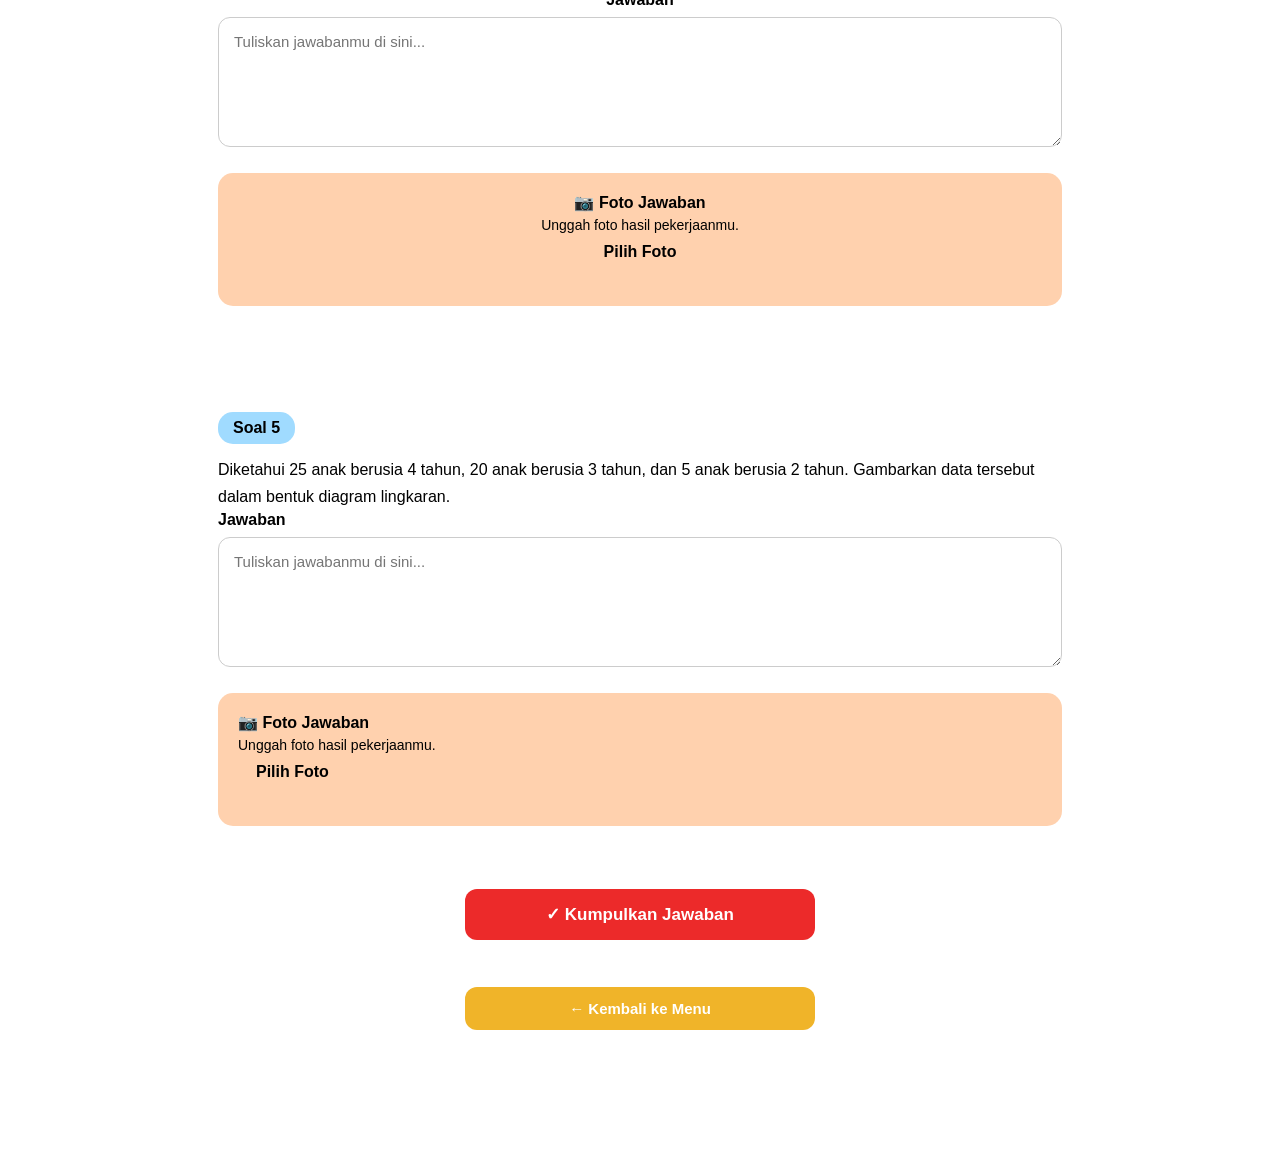
==== commit 5e8bed5c: "Revisi Pasca Validasi Tambahan Pak Hafiizh 1. Sudut Pusat 2. Frekuensi 3. Kalimat soal eval 4. Rangk" ====
--- a/evaluasi.html
+++ b/evaluasi.html
@@ -77,9 +77,9 @@
         </div>
 
         <p class="soal-text">
-            Tentukan besar sudut (α) pada diagram lingkaran
-            untuk menyatakan sektor laki-laki bukan perokok 
-            di Kantor A dengan frekuensi 3 dari total data 36 orang.
+            Misalkan terdapat 3 laki-laki perokok di antara
+            36 laki-laki pada suatu kantor tertentu. Tentukan
+            Besar sudut α!
         </p>
 
         <!-- JAWABAN -->
--- a/style.css
+++ b/style.css
@@ -8,7 +8,7 @@
     font-family: Arial, sans-serif;
     min-height: 100vh;
 
-    background-image: url("wallpaper3.jpg");
+    background-image: url("wallpaper4.jpg");
     background-size: cover;
     background-position: center;
     background-repeat: no-repeat;
@@ -1109,27 +1109,515 @@
     text-align: left;
 }
 
-
-.nama-siswa-section {
-    background: #ffffff;
+/* =========================================
+   RESPONSIVE MIDAS - FINAL HP
+========================================= */
+
+@media (max-width: 600px) {
+
+    /* =========================
+       DASAR
+    ========================= */
+
+    body {
+        font-size: 14px;
+        padding: 0;
+    }
+
+    /* =========================
+       CARD UTAMA
+    ========================= */
+
+   @media (max-width: 600px) {
+
+    .container {
+        width: 100%;
+        max-width: none;
+        padding: 8px;
+    }
+
+    .materi-card {
+        width: 100%;
+        max-width: none;
+        margin: 10px 0;
+        padding: 20px 14px;
+        border-radius: 20px;
+        box-sizing: border-box;
+    }
+
+    .materi-content {
+        width: 100%;
+        margin: 15px 0;
+    }
+
+}
+
+    /* =========================
+       TEKS UMUM
+    ========================= */
+
+    h1 {
+        font-size: 26px;
+        line-height: 1.3;
+    }
+
+    h2 {
+        font-size: 19px;
+        line-height: 1.4;
+    }
+
+    h3 {
+        font-size: 16px;
+        line-height: 1.4;
+    }
+
+    p,
+    li {
+        font-size: 14px;
+        line-height: 1.65;
+    }
+
+
+    /* =========================
+       MATERI
+    ========================= */
+
+    .materi-content {
+        margin: 15px 0;
+        width: 100%;
+    }
+
+    .materi-content h2 {
+        font-size: 18px;
+        margin-top: 18px;
+        margin-bottom: 8px;
+    }
+
+    .materi-content p,
+    .materi-content li {
+        font-size: 14px;
+        line-height: 1.65;
+    }
+
+    /* Kotak-kotak di dalam materi */
+    .contoh,
+    .info-box,
+    .question-box,
+    .result-list,
+    .expert-box,
+    .completion-box {
+        width: 100%;
+        max-width: 100%;
+        padding: 13px;
+        margin: 14px 0;
+        border-radius: 12px;
+        box-sizing: border-box;
+    }
+
+    .contoh p,
+    .info-box p,
+    .question-box p,
+    .result-list p,
+    .expert-box p {
+        font-size: 14px;
+        line-height: 1.6;
+    }
+
+
+    /* =========================
+       GAMBAR
+    ========================= */
+
+    .card img,
+    .materi-card img,
+    .maker-card img {
+        max-width: 100%;
+        height: auto;
+        object-fit: contain;
+    }
+
+    .visual-circle {
+        width: 180px;
+        height: 180px;
+        max-width: 100%;
+        margin: 16px auto;
+    }
+
+    .visual-circle img {
+        width: 100%;
+        height: 100%;
+        object-fit: contain;
+    }
+
+    .final-chart {
+        width: 100%;
+        max-width: 100%;
+        padding: 5px;
+        margin: 16px auto;
+    }
+
+    .final-chart img {
+        width: 100%;
+        max-width: 280px;
+        height: auto;
+    }
+
+
+    /* =========================
+       TOMBOL
+    ========================= */
+
+    .materi-card button,
+    .maker-card button {
+        font-size: 14px;
+        padding: 11px 12px;
+        border-radius: 10px;
+    }
+
+
+    /* =========================
+       DIAGRAM MAKER
+    ========================= */
+
+    .maker-table,
+    .result-table {
+        font-size: 12px;
+    }
+
+    .maker-table th,
+    .maker-table td,
+    .result-table th,
+    .result-table td {
+        padding: 6px 4px;
+    }
+
+    .maker-table input {
+        width: 60px;
+        padding: 6px 4px;
+        font-size: 13px;
+    }
+
+    .chart-area {
+        width: 100%;
+        max-width: 100%;
+        overflow: hidden;
+        box-sizing: border-box;
+        margin: 16px auto;
+    }
+
+    #pieChart {
+        max-width: 100% !important;
+        height: auto !important;
+    }
+
+
+    /* =========================
+       DATA EMOJI
+    ========================= */
+
+    .emoji-data {
+        width: 100%;
+        max-width: 100%;
+        padding: 12px;
+        font-size: 23px;
+        letter-spacing: 2px;
+        box-sizing: border-box;
+    }
+
+
+    /* =========================
+       RUMUS
+    ========================= */
+
+    .formula,
+    .calculation {
+        font-size: 15px;
+        gap: 6px;
+        max-width: 100%;
+    }
+
+
+    /* =========================
+       INFO PANEL
+    ========================= */
+
+    .info-menu-btn {
+        width: 42px;
+        height: 42px;
+        top: 10px;
+        right: 10px;
+        font-size: 21px;
+    }
+
+    .info-panel {
+        width: 90%;
+        max-width: 340px;
+    }
+
+}
+
+.button-navigation {
+    display: flex;
+    justify-content: space-between;
+    align-items: center;
+    gap: 12px;
+    width: 100%;
+    margin-top: 25px;
+}
+
+.button-navigation button {
+    box-sizing: border-box;
+    min-height: 46px;
+    margin: 0;
+    border-radius: 12px;
+    font-size: 15px;
+    font-weight: bold;
+    cursor: pointer;
+}
+
+.button-navigation .btn-back {
+    flex: 0 0 30%;
+    padding: 12px 8px;
+}
+
+.button-navigation .btn-kumpulkan {
+    flex: 1;
+    padding: 12px 10px;
+    white-space: nowrap;
+}
+
+/* Penyesuaian layar HP */
+@media (max-width: 400px) {
+    .button-navigation {
+        gap: 8px;
+    }
+
+    .button-navigation button {
+        min-height: 42px;
+        font-size: 13px;
+        border-radius: 10px;
+    }
+
+    .button-navigation .btn-back {
+        flex-basis: 28%;
+        padding: 10px 5px;
+    }
+
+    .button-navigation .btn-kumpulkan {
+        padding: 10px 5px;
+    }
+}
+
+/* KOTAK RUMUS LANGKAH 3 */
+.rumus-box {
+    text-align: left;
     padding: 22px;
+    margin: 20px 0;
     border-radius: 18px;
-    margin-bottom: 25px;
-    box-shadow: 0 8px 25px rgba(0, 0, 0, 0.08);
-}
-
-.nama-siswa-section label {
-    display: block;
-    font-weight: bold;
+    overflow-wrap: break-word;
+}
+
+.rumus-box h3 {
+    margin-top: 0;
+    text-align: center;
+}
+
+.rumus-box h4 {
+    margin: 0 0 12px;
     color: #3a6ed7;
-    margin-bottom: 10px;
-}
-
-.nama-siswa-section input {
+}
+
+.rumus-utama {
+    display: flex;
+    flex-direction: column;
+    align-items: center;
+    gap: 12px;
+    margin: 24px auto;
+    padding: 20px 12px;
+    background: #f7e479;
+    border: 2px solid #ffffff;
+    border-radius: 14px;
+    text-align: center;
+}
+
+.rumus-label {
+    font-weight: 700;
+    color: #3a6ed7;
+}
+
+.rumus-persamaan {
+    display: flex;
+    align-items: center;
+    justify-content: center;
+    gap: 10px;
+    font-size: 20px;
+    font-weight: 600;
+}
+
+.pecahan-rumus {
+    display: inline-flex;
+    flex-direction: column;
+    align-items: stretch;
+    text-align: center;
+    vertical-align: middle;
+    line-height: 1.5;
+    white-space: nowrap;
+}
+
+.pembilang {
+    padding: 2px 10px 6px;
+    border-bottom: 2px solid currentColor;
+}
+
+.penyebut {
+    padding: 6px 10px 2px;
+}
+
+.keterangan-rumus,
+.contoh-rumus {
+    margin-top: 18px;
+    padding: 16px;
+    border-radius: 12px;
+    background: rgba(159, 216, 255, 0.75);
+}
+
+.keterangan-rumus p {
+    margin: 10px 0;
+    line-height: 1.6;
+}
+
+.contoh-rumus ul {
+    padding-left: 22px;
+    line-height: 1.8;
+}
+
+.rumus-contoh {
+    display: flex;
+    justify-content: center;
+    align-items: center;
+    gap: 16px;
+    margin: 20px 0;
+    font-size: 21px;
+    font-weight: 700;
+    flex-wrap: wrap;
+}
+
+.kesimpulan-rumus {
+    margin-bottom: 0;
+    line-height: 1.6;
+}
+
+/* PENYESUAIAN UNTUK HP */
+@media (max-width: 600px) {
+    .rumus-box {
+        padding: 15px;
+    }
+
+    .rumus-utama {
+        padding: 16px 8px;
+    }
+
+    .rumus-persamaan {
+        font-size: 16px;
+        gap: 6px;
+    }
+
+    .pecahan-rumus {
+        font-size: 15px;
+    }
+
+    .pembilang,
+    .penyebut {
+        padding-left: 5px;
+        padding-right: 5px;
+    }
+
+    .keterangan-rumus,
+    .contoh-rumus {
+        padding: 12px;
+    }
+
+    .rumus-contoh {
+        font-size: 18px;
+        gap: 10px;
+    }
+}
+
+
+/* PERBAIKAN RUMUS PETUNJUK LANGKAH 3 */
+#hintSudut .hint-formula {
+    display: flex;
+    flex-direction: column;
+    align-items: center;
+    justify-content: center;
+    gap: 14px;
+
     width: 100%;
     box-sizing: border-box;
-    padding: 12px 14px;
-    border: 1px solid #cbd5e1;
-    border-radius: 10px;
-    font-size: 16px;
-}+    margin: 20px auto 0;
+    padding: 18px 12px;
+
+    background: transparent;
+    border: none;
+    border-radius: 0;
+
+    color: #222;
+    font-size: 20px;
+    font-weight: 700;
+}
+
+#hintSudut .hint-formula-label {
+    width: 100%;
+    text-align: center;
+    color: #222;
+    white-space: normal;
+}
+
+#hintSudut .hint-calculation {
+    display: flex;
+    align-items: center;
+    justify-content: center;
+    gap: 16px;
+    width: 100%;
+}
+
+#hintSudut .hint-fraction {
+    display: inline-flex;
+    flex-direction: column;
+    align-items: stretch;
+    text-align: center;
+    white-space: nowrap;
+    line-height: 1.4;
+}
+
+#hintSudut .hint-numerator {
+    padding: 4px 16px 8px;
+    border-bottom: 2px solid #333;
+}
+
+#hintSudut .hint-denominator {
+    padding: 6px 16px 2px;
+}
+
+#hintSudut .hint-calculation > span {
+    white-space: nowrap;
+}
+
+/* Tampilan HP */
+@media (max-width: 600px) {
+    #hintSudut .hint-formula {
+        font-size: 17px;
+        padding: 12px 4px;
+        gap: 12px;
+    }
+
+    #hintSudut .hint-calculation {
+        gap: 10px;
+    }
+
+    #hintSudut .hint-numerator,
+    #hintSudut .hint-denominator {
+        padding-left: 10px;
+        padding-right: 10px;
+    }
+}
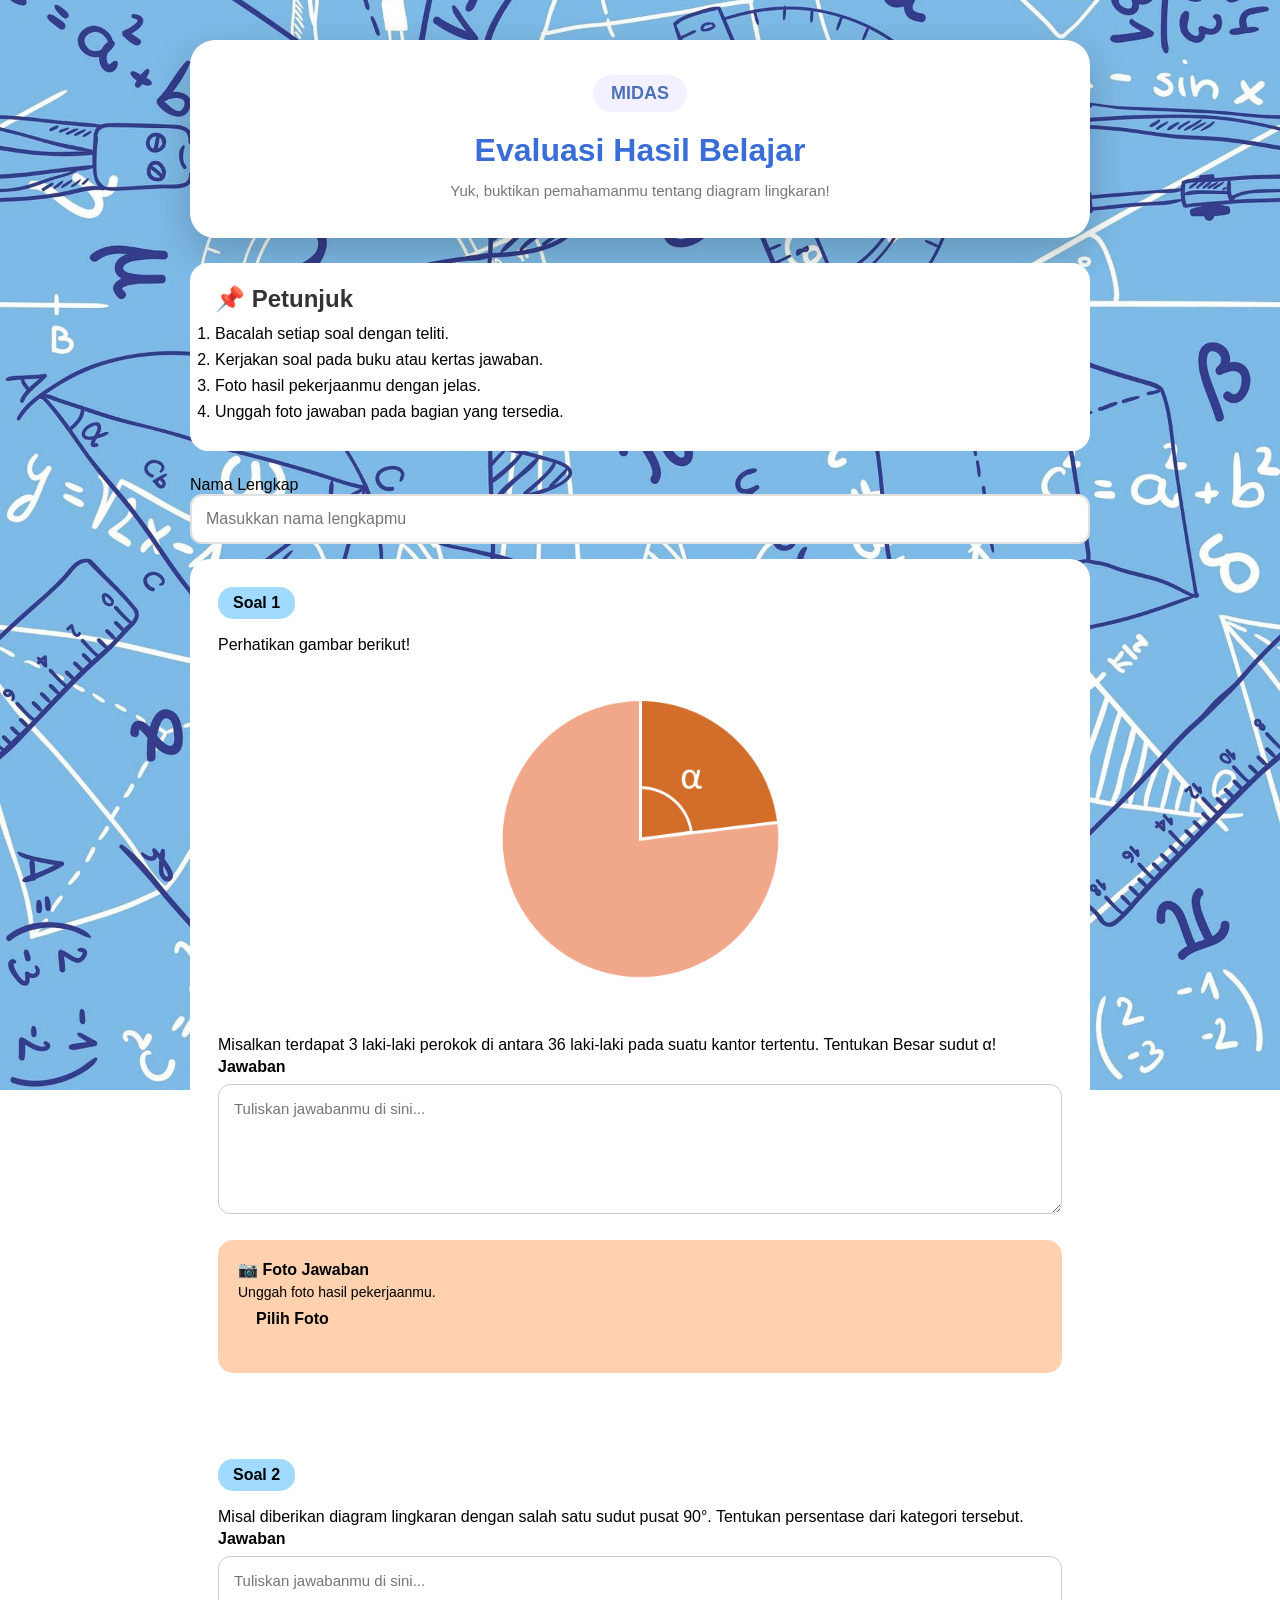
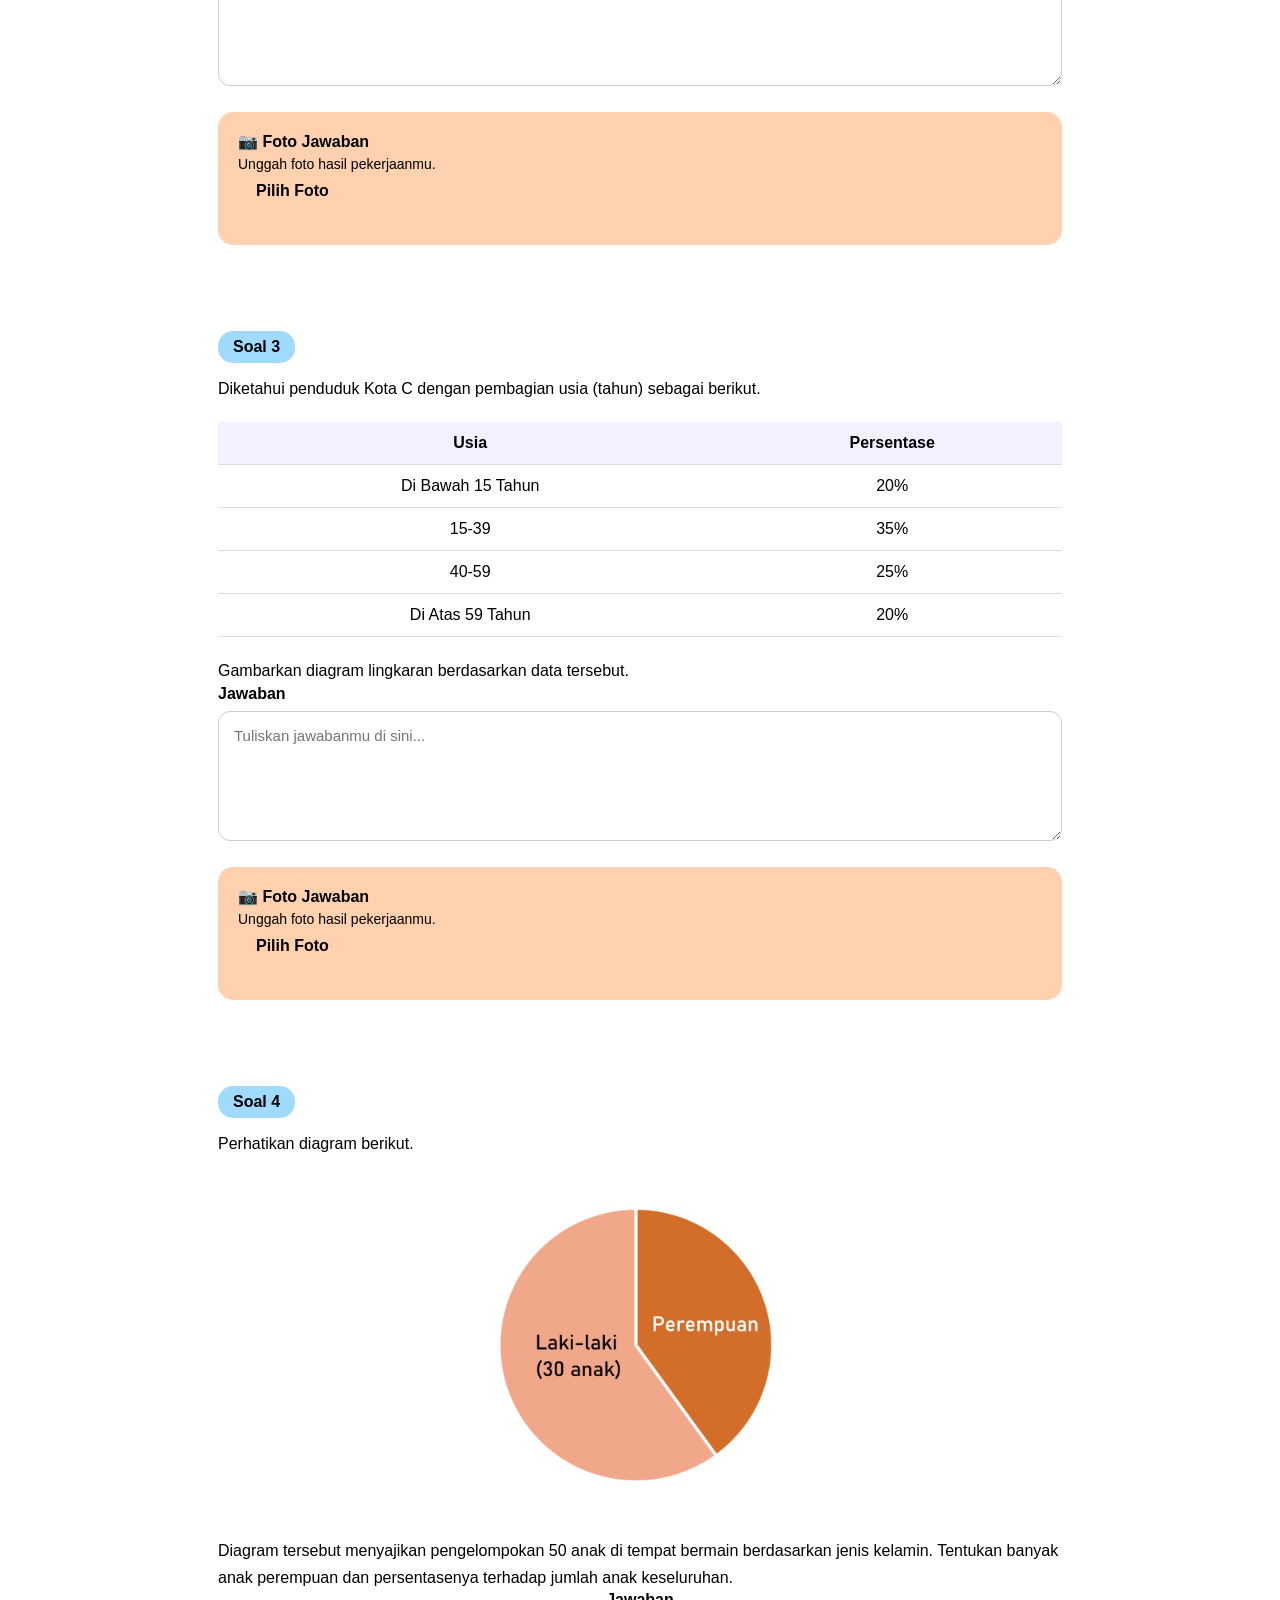
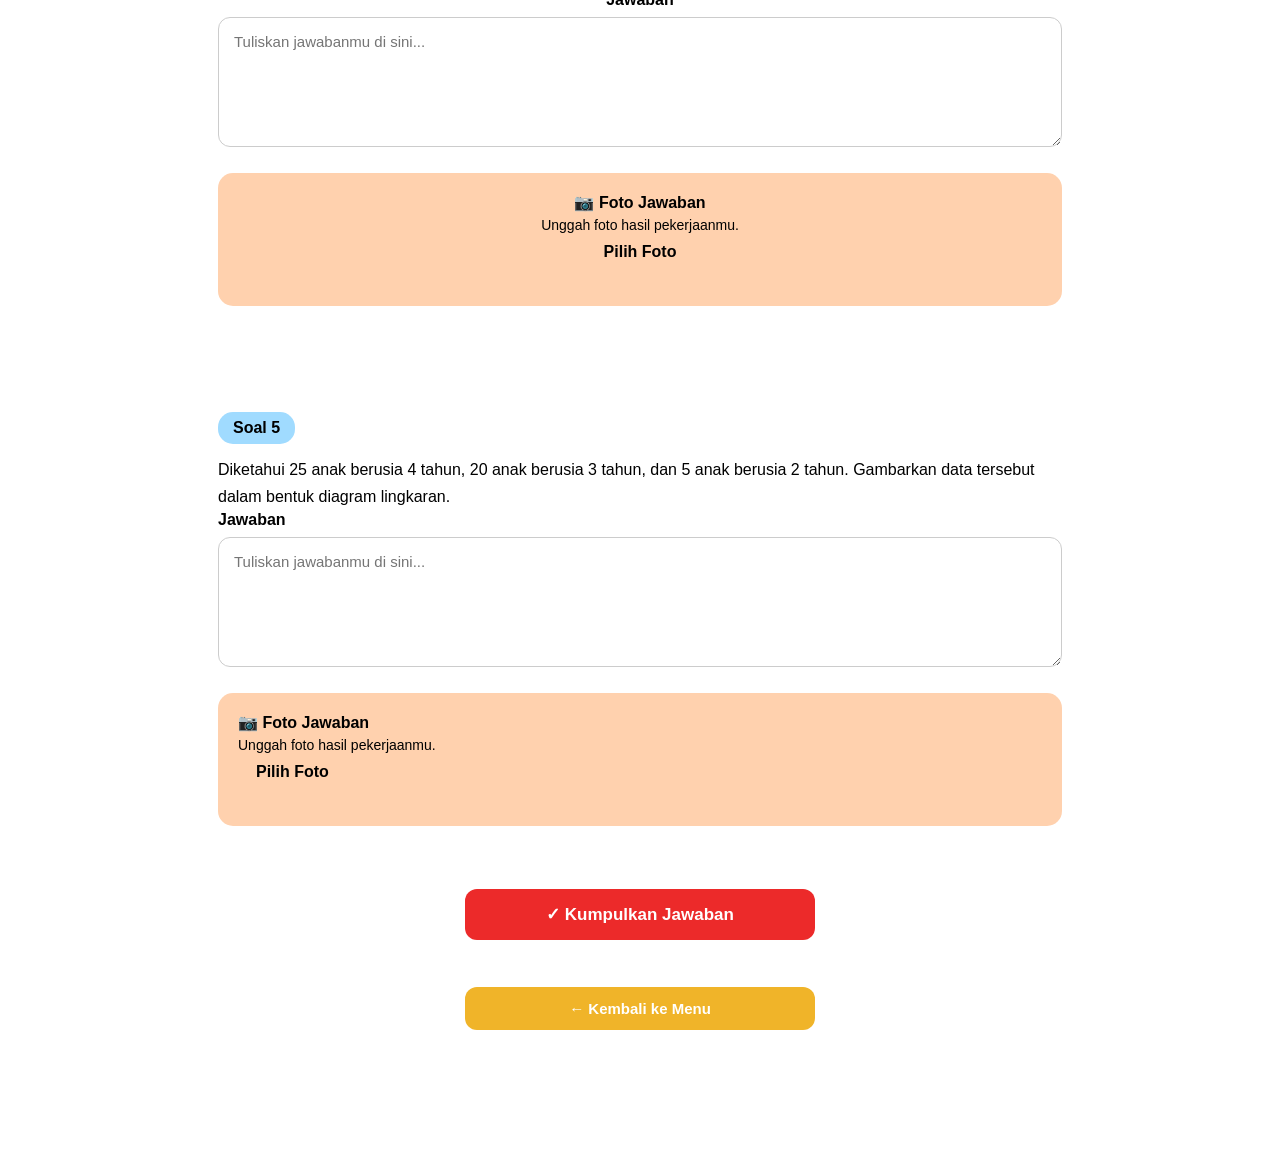
==== commit 8e5f0352: "Game penambahan game wordwall" ====
--- a/evaluasi.html
+++ b/evaluasi.html
@@ -129,8 +129,8 @@
 
         <p class="soal-text">
             Misal diberikan diagram lingkaran 
-            dengan salah satu sudut sektor 90°. 
-            Tentukan persentase dari sektor tersebut.
+            dengan salah satu sudut pusat 90°. 
+            Tentukan persentase dari kategori tersebut.
         </p>
 
         <label class="label-jawaban">
